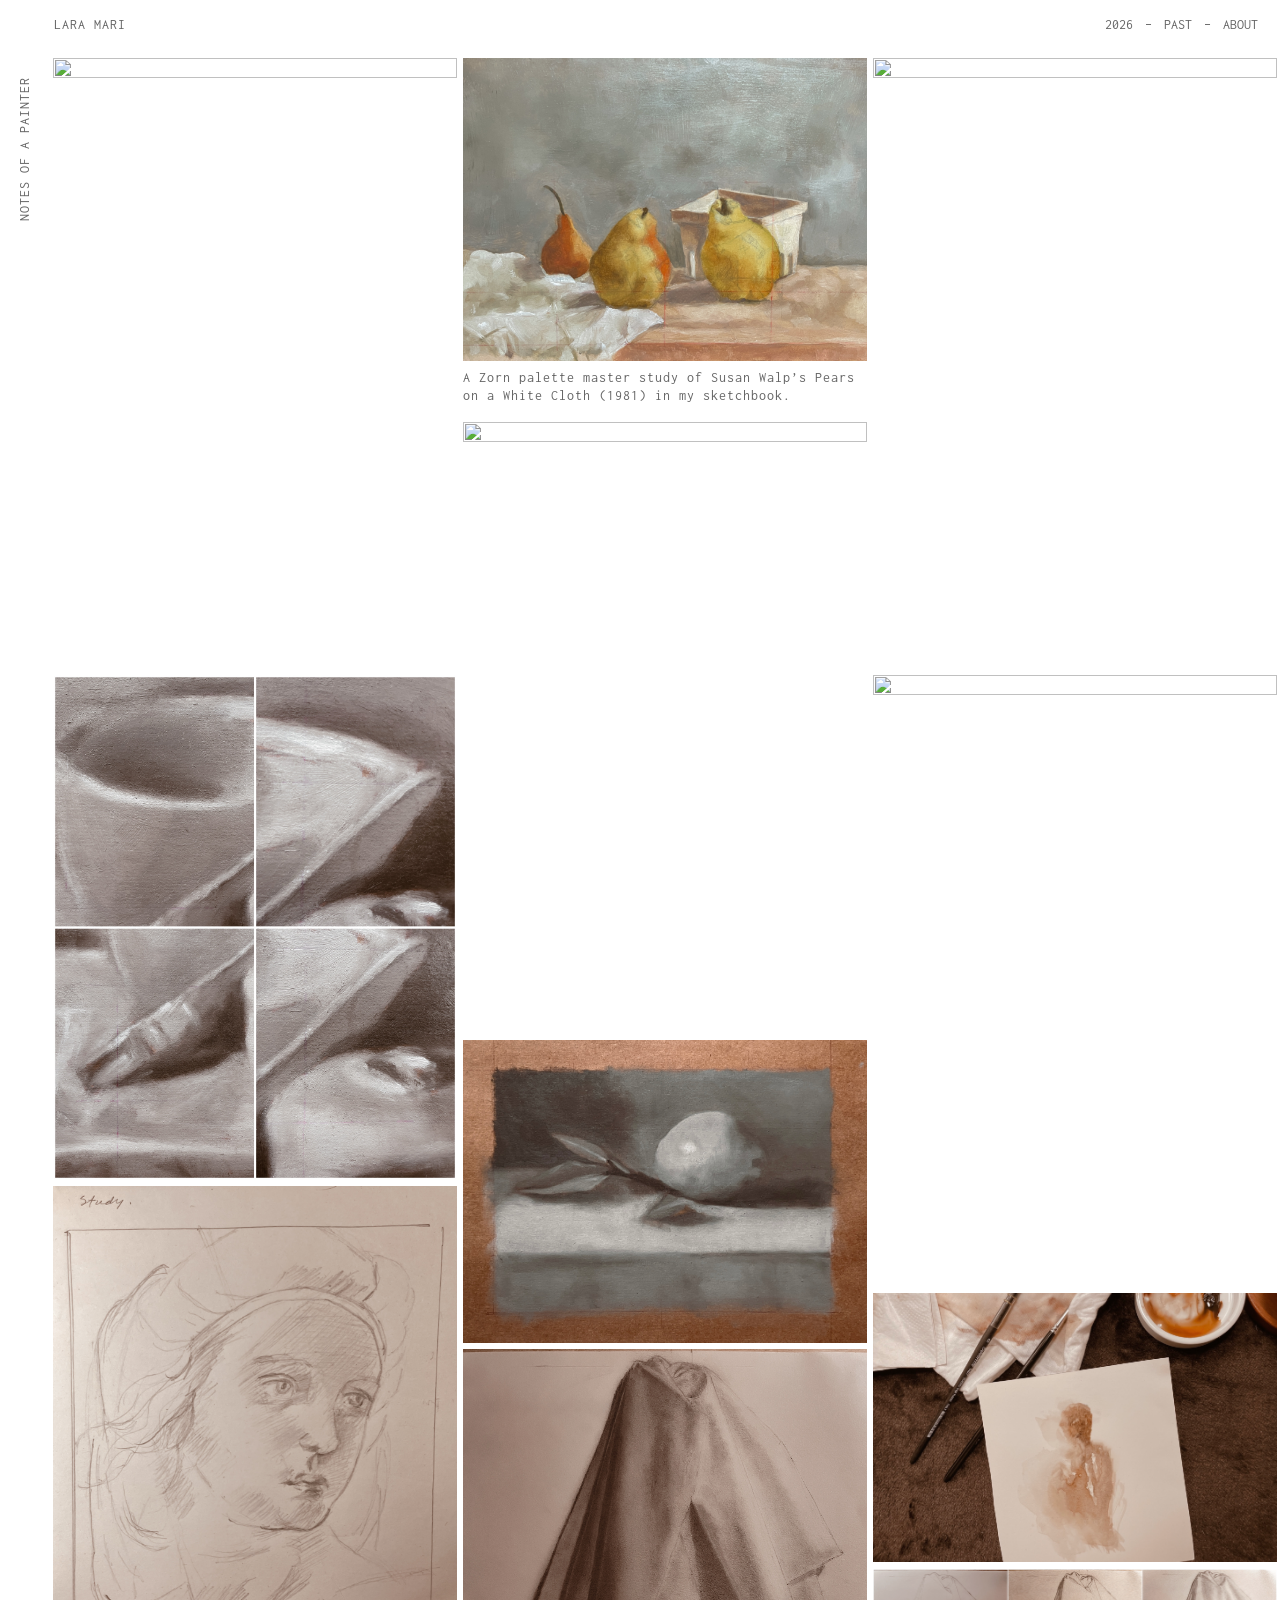
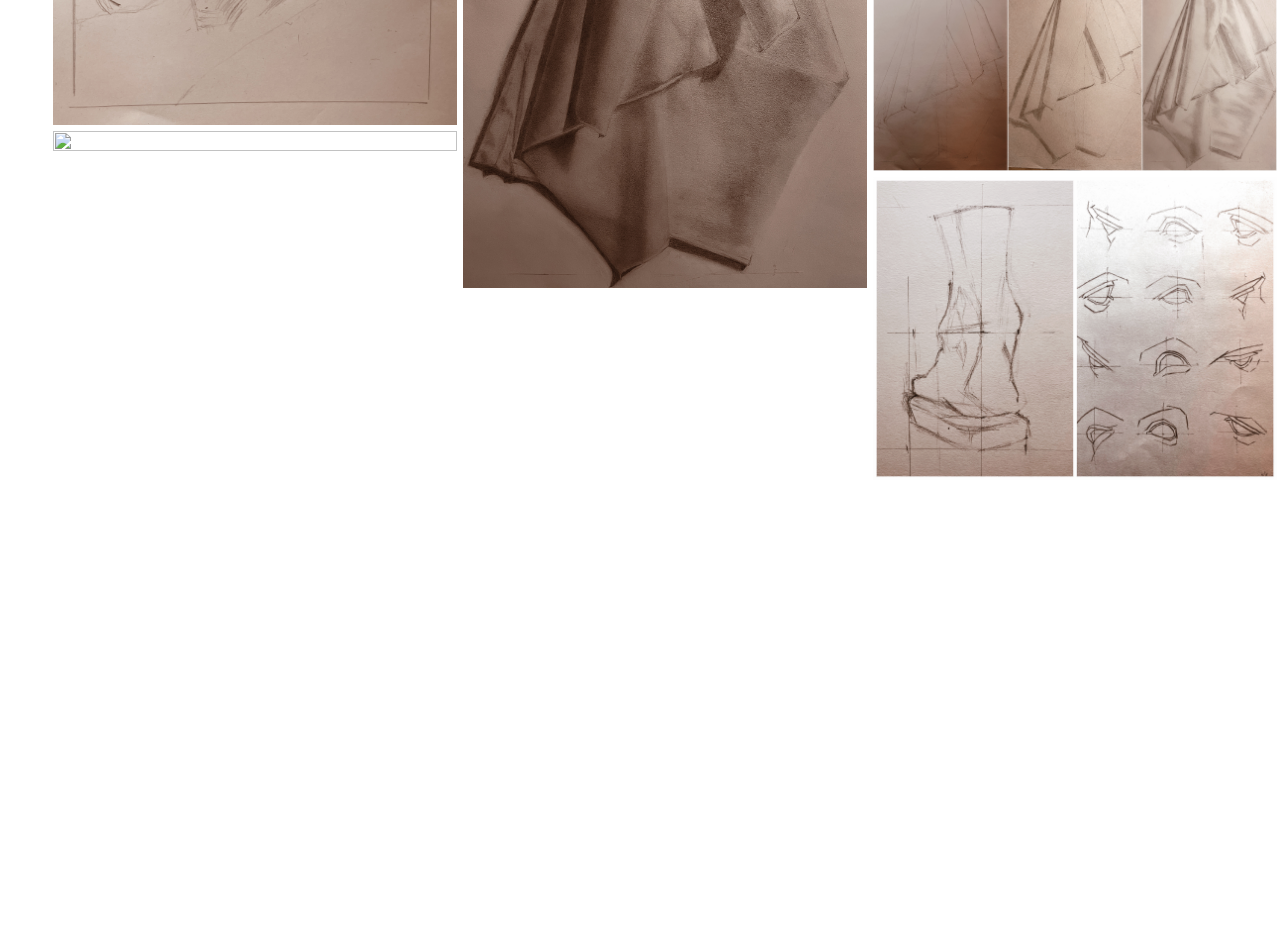
==== index.html @ ef65c97a "favicon change" ====
<!DOCTYPE HTML>
<html class="no-js" lang="en-US" prefix="og: http://ogp.me/ns#">
<head>
	<meta charset="UTF-8" />
	<meta http-equiv="X-UA-Compatible" content="IE=edge">
	<meta name="viewport" content="width=device-width, user-scalable=no, initial-scale=1">
    <link rel="shortcut icon" href="img/logos/favicon.png" /> 
    <link rel="apple-touch-icon" type="image/png" href="img/logos/favicon.png" /> 
    <script>(function(){document.documentElement.className='js'})();</script>	
<title>Lara Mari</title>
<meta name="robots" content="noodp"/>
    <meta name="keywords" content="painter, studio, portfolio, journal, gallery, moodboard, artist, art">  
<meta name="author" content="Lara Mari">
 <link rel="image_src" type="image/jpeg" href="#"  / >
<link rel='stylesheet' id='screen-css'  href='css/style.css' type='text/css' media='screen' />
<link rel='stylesheet' id='screen-less-css'  href='css/style-a964c7b21e.css' type='text/css' media='screen' />
<link href="https://fonts.googleapis.com/css?family=Inconsolata" rel="stylesheet">
<link href="https://fonts.googleapis.com/css?family=Reenie+Beanie" rel="stylesheet">    
<script type='text/javascript' src='js/jquery.js'></script>
<script type='text/javascript' src='js/chosen.jquery.min.js'></script>
<script type='text/javascript' src='js/icheck.min.js'></script>
<script type='text/javascript' src='js/site.js'></script>
      <script>try{Typekit.load({ async: true });}catch(e){}</script>
<style>      
.image img{padding: 3px 3px 3px 3px;}     
p {padding: 5px 3px 0em 3px}
article h2 {padding: 3px 3px 0 3px;}
  /* article {padding-top: .25em; padding-bottom: .25em;} */
</style>    
     <script language="JavaScript">  
<!-- Disable  
function disableselect(e){  
return false  
}  
function reEnable(){  
return true  
}  
//if IE4+  
document.onselectstart=new Function ("return false")  
document.oncontextmenu=new Function ("return false")  
//if NS6  
if (window.sidebar){  
document.onmousedown=disableselect  
document.onclick=reEnable  
}  
//-->  
</script>
</head>
      
<body class="archive post-type-archive post-type-archive-commercial">
		<div class="viewport-detector"></div>
	<div id="page" class="site hfeed">
<header id="masthead" class="site-header" role="banner">
    <div class="header-content">
<nav class="primary-navigation" role="navigation">
<div class="primary-navigation-inner">
    <div class="primary-menu-container">
    <ul id="menu-primary" class="primary-menu">       
        <li class="menu-item menu-item-type-custom menu-item-object-custom current-menu-item"><a href="#" onClick="return false;" style="text-transform:uppercase; letter-spacing:1px;">Notes of a Painter</a></li>
</ul>
    </div>
    </div>
    </nav><!-- .primary-navigation -->       
</div>
</header>

<nav class="top-navigation">
    <a href="/" class="site-name">Lara Mari</a>

    <div class="top-links">
        
        <a href="/">2026</a>
        <span>–</span>
        <a href="past.html">PAST</a>
        <span>–</span>
        <a href="about.html">ABOUT</a>
       
    </div>
</nav>
        

        
<main id="main" class="site-main" role="main">
<div id="content" class="main-content">
<div id="primary" class="content-area">
    
    
<header class="entry-header" >
	<h2 class="entry-title" style="font-size:20px; color:white; text-transform:uppercase;padding: 15px 0 0 5px; margin-bottom:0pxs ">Fragments</h2>							
    </header>
    
    <!-- .entry-header -->    	    
<!-- masonry -->   
<div class="article-container">       


<!--START OF POSTS -->
<!-- post 2026 Aug 18--> 
<article class="status-publish has-post-thumbnail hentry">
        <a href="#" onClick="return false;">
            <div class="load image">
            <img width="600" height="909" src="img/20260818.gif" class="attachment-hue-portfolio-overview size-hue-portfolio-overview wp-post-image"  sizes="(max-width: 600px) 100vw, 600px" />
                    </div> 
                       </a>	    
</article>
<!-- post 2026 Aug 17--> 
<article class="status-publish has-post-thumbnail hentry">
        <a href="#" onClick="return false;">
            <div class="load image">
            <img width="600" height="909" src="img/20260817.JPG" class="attachment-hue-portfolio-overview size-hue-portfolio-overview wp-post-image"  sizes="(max-width: 600px) 100vw, 600px" />
                <p>A Zorn palette master study of Susan Walp’s Pears on a White Cloth (1981) in my sketchbook. </p>
                    </div> 
                       </a>	    
</article>
<!-- post 2026 Aug 14--> 
<article class="status-publish has-post-thumbnail hentry">
        <a href="#" onClick="return false;">
            <div class="load image">
            <img width="600" height="909" src="img/20260814.JPG" class="attachment-hue-portfolio-overview size-hue-portfolio-overview wp-post-image"  sizes="(max-width: 600px) 100vw, 600px" />
                    </div> 
                       </a>	    
</article>
<!-- post 2026 Aug 9a--> 
<article class="status-publish has-post-thumbnail hentry">
        <a href="#" onClick="return false;">
            <div class="load image">
            <img width="600" height="909" src="img/20260809-a.jpeg" class="attachment-hue-portfolio-overview size-hue-portfolio-overview wp-post-image"  sizes="(max-width: 600px) 100vw, 600px" />
                    </div> 
                       </a>	    
</article>
<!-- post 2026 Aug 9b--> 
<article class="status-publish has-post-thumbnail hentry">
        <a href="#" onClick="return false;">
            <div class="load image">
            <img width="600" height="909" src="img/20260809-b.jpeg" class="attachment-hue-portfolio-overview size-hue-portfolio-overview wp-post-image"  sizes="(max-width: 600px) 100vw, 600px" />
                    </div> 
                       </a>	    
</article>

<!-- post 2026 Aug 2--> 
<article class="status-publish has-post-thumbnail hentry">
        <a href="#" onClick="return false;">
            <div class="load image">
            <img width="600" height="909" src="img/20260802.jpeg" class="attachment-hue-portfolio-overview size-hue-portfolio-overview wp-post-image"  sizes="(max-width: 600px) 100vw, 600px" />
                    </div> 
                       </a>	    
</article>

<!-- post 2026 July 31--> 
<article class="status-publish has-post-thumbnail hentry">
        <a href="#" onClick="return false;">
            <div class="load image">
            <img width="600" height="909" src="img/20260731.jpeg" class="attachment-hue-portfolio-overview size-hue-portfolio-overview wp-post-image"  sizes="(max-width: 600px) 100vw, 600px" />
                    </div> 
                       </a>	    
</article>

<!-- post 2026 July 29--> 
<article class="status-publish has-post-thumbnail hentry">
        <a href="#" onClick="return false;">
            <div class="load image">
            <img width="600" height="909" src="img/20260729.jpeg" class="attachment-hue-portfolio-overview size-hue-portfolio-overview wp-post-image"  sizes="(max-width: 600px) 100vw, 600px" />
                    </div> 
                       </a>	    
</article>

<!-- post 2026 July 8--> 
<article class="status-publish has-post-thumbnail hentry">
        <a href="#" onClick="return false;">
            <div class="load image">
            <img width="600" height="909" src="img/20260708.jpeg" class="attachment-hue-portfolio-overview size-hue-portfolio-overview wp-post-image"  sizes="(max-width: 600px) 100vw, 600px" />
                    </div> 
                       </a>	    
</article>
<!-- post 2026 May 31--> 
<article class="status-publish has-post-thumbnail hentry">
        <a href="#" onClick="return false;">
            <div class="load image">
            <img width="600" height="909" src="img/20260531.jpeg" class="attachment-hue-portfolio-overview size-hue-portfolio-overview wp-post-image"  sizes="(max-width: 600px) 100vw, 600px" />
                    </div> 
                       </a>	    
</article>
<!-- post 2026 May 06--> 
<article class="status-publish has-post-thumbnail hentry">
        <a href="#" onClick="return false;">
            <div class="load image">
            <img width="600" height="909" src="img/20260506.jpeg" class="attachment-hue-portfolio-overview size-hue-portfolio-overview wp-post-image"  sizes="(max-width: 600px) 100vw, 600px" />
                    </div> 
                       </a>	    
</article>
<!-- post 2026 Apr 10--> 
<article class="status-publish has-post-thumbnail hentry">
        <a href="#" onClick="return false;">
            <div class="load image">
            <img width="600" height="909" src="img/20260410.jpeg" class="attachment-hue-portfolio-overview size-hue-portfolio-overview wp-post-image"  sizes="(max-width: 600px) 100vw, 600px" />
                    </div> 
                       </a>	    
</article>
<!-- post 2026 Mar 31--> 
<article class="status-publish has-post-thumbnail hentry">
        <a href="#" onClick="return false;">
            <div class="load image">
            <img width="600" height="909" src="img/20260331.jpeg" class="attachment-hue-portfolio-overview size-hue-portfolio-overview wp-post-image"  sizes="(max-width: 600px) 100vw, 600px" />
                    </div> 
                       </a>	    
</article>
<!-- post 2026 Mar 28--> 
<article class="status-publish has-post-thumbnail hentry">
        <a href="#" onClick="return false;">
            <div class="load image">
            <img width="600" height="909" src="img/20260328.jpeg" class="attachment-hue-portfolio-overview size-hue-portfolio-overview wp-post-image"  sizes="(max-width: 600px) 100vw, 600px" />
                    </div> 
                       </a>	    
</article>
<!-- post 2026 Mar 15--> 
<article class="status-publish has-post-thumbnail hentry">
        <a href="#" onClick="return false;">
            <div class="load image">
            <img width="600" height="909" src="img/20260315.jpeg" class="attachment-hue-portfolio-overview size-hue-portfolio-overview wp-post-image" sizes="(max-width: 600px) 100vw, 600px" />
                    </div> 
                       </a>	    
</article>
<!-- post 2026 Feb 1--> 
<article class="status-publish has-post-thumbnail hentry">
        <a href="#" onClick="return false;">
            <div class="load image">
            <img width="600" height="909" src="img/20260201.jpeg" class="attachment-hue-portfolio-overview size-hue-portfolio-overview wp-post-image" sizes="(max-width: 600px) 100vw, 600px" />
                    </div> 
                       </a>	    
</article>
                        <br>

        <!-- end of posts -->
                	</div>
	</div><!-- .content-area -->
			</div> <!-- #content -->
		</main><!-- .site-main -->
	</div> <!-- #page -->
	<!--<footer class="site-footer">
		<div class="footer-content">
					</div>
</footer>-->
		<script type='text/javascript' src='js/masonry.min.js'></script>
<script type='text/javascript' src='js/jquery.masonry.min.js'></script>
    <script type="text/javascript" src="js/load.js"></script>   
 
  <div id="sb-modal" style="display: none;">
  <span id="sb-close">&times;</span>
  <img id="sb-img" src="" alt="Enlarged view">
</div>

<style>
  #sb-modal {
    position: fixed !important;
    top: 0 !important;
    bottom: 0 !important;
    left: 0 !important;
    right: 0 !important;
    width: 100% !important;
    height: 100% !important;
    height: 100dvh !important; /* Dynamically adjusts to mobile address/search bars */
    background-color: #000000 !important;
    z-index: 99999999 !important;
    margin: 0 !important;
    padding: 0 !important;
    
    /* Pure Flexbox centering relative to actual visible screen area */
    display: none; 
    align-items: center !important;
    justify-content: center !important;
    
    -webkit-user-select: none;
    user-select: none;
    -webkit-tap-highlight-color: transparent;
  }

  #sb-img {
    position: relative !important;
    max-width: 85vw !important;
    max-height: 85dvh !important; /* Respects visible mobile height */
    max-height: 85vh !important;  /* Fallback for older browsers */
    width: auto !important;
    height: auto !important;
    object-fit: contain !important;
    
    margin: auto !important;
    padding: 0 !important;
    border: none !important;
    display: block !important;
    
    border-radius: 4px;
    box-shadow: 0 4px 20px rgba(0, 0, 0, 0.8);
    -webkit-touch-callout: none;
    -webkit-user-select: none;
    user-select: none;
  }

  #sb-close {
    position: absolute !important;
    top: 20px !important;
    right: 25px !important;
    color: #ffffff !important;
    font-size: 38px !important;
    font-weight: bold !important;
    cursor: pointer !important;
    z-index: 100000000 !important;
    line-height: 1 !important;
    font-family: sans-serif !important;
  }
</style>

<script>
(function() {
  var modal = document.getElementById('sb-modal');
  var modalImg = document.getElementById('sb-img');

  var touchStartX = 0;
  var touchStartY = 0;
  var isSwipingOrScrolling = false;
  var isClosingCooldown = false;

  function openBox(src) {
    if (!src || isClosingCooldown) return;
    modalImg.src = src;
    modal.style.display = 'flex';
  }

  function closeBox(e) {
    if (e) {
      e.preventDefault();
      e.stopPropagation();
    }
    modal.style.display = 'none';
    modalImg.src = '';

    isClosingCooldown = true;
    setTimeout(function() {
      isClosingCooldown = false;
    }, 300);
  }

  window.addEventListener('touchstart', function(e) {
    if (e.touches && e.touches.length > 0) {
      touchStartX = e.touches[0].clientX;
      touchStartY = e.touches[0].clientY;
      isSwipingOrScrolling = false;
    }
  }, { capture: true, passive: true });

  window.addEventListener('touchmove', function(e) {
    if (e.touches && e.touches.length > 0) {
      var moveX = Math.abs(e.touches[0].clientX - touchStartX);
      var moveY = Math.abs(e.touches[0].clientY - touchStartY);

      if (moveX > 10 || moveY > 10) {
        isSwipingOrScrolling = true;
      }
    }
  }, { capture: true, passive: true });

  function handleImageTap(e) {
    if (isSwipingOrScrolling || isClosingCooldown) return;

    var target = e.target;
    if (target.closest('#sb-modal')) return;

    if (target && target.tagName !== 'IMG') {
      target = target.querySelector('img');
    }

    if (target && target.tagName === 'IMG' && target.id !== 'sb-img') {
      var parent = target.parentElement;
      while (parent) {
        if (parent.classList && parent.classList.contains('article-container')) {
          e.preventDefault();
          e.stopPropagation();
          if (e.stopImmediatePropagation) e.stopImmediatePropagation();
          openBox(target.src);
          return false;
        }
        parent = parent.parentElement;
      }
    }
  }

  window.addEventListener('touchend', handleImageTap, true);
  window.addEventListener('click', handleImageTap, true);

  modal.addEventListener('click', closeBox, false);
  modal.addEventListener('touchend', closeBox, false);

  modal.addEventListener('contextmenu', function(e) {
    e.preventDefault();
    return false;
  });
})();
</script>
    
    <!-- Default Statcounter code for laramari.art
https://laramari.art/ -->
<script type="text/javascript">
var sc_project=13353856; 
var sc_invisible=1; 
var sc_security="26758447"; 
</script>
<script type="text/javascript"
src="https://www.statcounter.com/counter/counter.js"
async></script>
<noscript><div class="statcounter"><a title="Web Analytics
Made Easy - Statcounter" href="https://statcounter.com/"
target="_blank"><img class="statcounter"
src="https://c.statcounter.com/13353856/0/26758447/1/"
alt="Web Analytics Made Easy - Statcounter"
referrerPolicy="no-referrer-when-downgrade"></a></div></noscript>
<!-- End of Statcounter Code -->
    
	</body>
</html>
---- css/style.css ----
/*
Theme Name: 	Lara
*/
html,body,div,span,object,iframe,h1,h2,h3,h4,h5,h6,p,blockquote,pre,abbr,address,cite,code,del,dfn,em,img,ins,kbd,q,samp,small,strong,sub,sup,var,b,i,dl,dt,dd,ol,ul,li,fieldset,form,label,legend,table,caption,tbody,tfoot,thead,tr,th,td,article,aside,canvas,details,figcaption,figure,footer,header,hgroup,menu,nav,section,summary,time,mark,audio,video { border:0;outline:0;font-size:100%;vertical-align:baseline;background:transparent;margin:0;padding:0; }
article,aside,details,figcaption,figure,footer,header,hgroup,nav,section,main { display:block; }
audio,canvas,video { display:inline;zoom:1; }
html { font-size:62.5%;;overflow-y:scroll;-webkit-text-size-adjust:100%;-ms-text-size-adjust:100%; }
body { margin:0; }
h1,h2,h3,h4,h5,h6 { font-weight:400; }
a { color:blue; }
a:focus { outline:thin dotted; }
li { list-style:none; }
abbr[title] { border-bottom:none; }
b,strong { font-weight:700; }
i,em,dfn { font-style:italic; }
hr { display:block;height:1px;border:0;border-top:1px solid #ccc;margin:1em 0;padding:0; }
ins { background:#ff9;color:#000;text-decoration:none; }
mark { background:#ff0;color:#000;font-style:italic;font-weight:700; }
pre,code,kbd,samp { font-family:monospace, monospace;_font-family:'courier new', monospace; }
pre { white-space:pre-wrap;word-wrap:break-word; }
q { quotes:none; }
q:before,q:after { content:none; }
small { font-size:85%; }
sub,sup { font-size:75%;line-height:0;position:relative;vertical-align:baseline; }
sup { top:-.5em; }
sub { bottom:-.25em; }
img { border:0;-ms-interpolation-mode:bicubic;vertical-align:middle; }
label { cursor:pointer; }
input,select,textarea { font-size:100%;vertical-align:middle;margin:0; }
button,input { line-height:normal;overflow:visible; }
button,input[type=button],input[type=reset],input[type=submit] { cursor:pointer;-webkit-appearance:button; }
input[type=checkbox],input[type=radio] { box-sizing:border-box; }
input[type=search] { -webkit-appearance:textfield;-moz-box-sizing:content-box;-webkit-box-sizing:content-box;box-sizing:content-box; }
input[type=search]::-webkit-search-decoration { -webkit-appearance:none; }
button::-moz-focus-inner,input::-moz-focus-inner { border:0;padding:0; }
textarea { overflow:auto;vertical-align:top;resize:vertical; }
table { border-collapse:collapse;border-spacing:0; }
td { vertical-align:top; }
audio:not([controls]),[hidden] { display:none; }

div,article,section,header,footer,nav,li { position:relative; }
body { background:#fff; }

*, *:before, *:after { -moz-box-sizing: border-box; -webkit-box-sizing: border-box; box-sizing: border-box; }
---- css/style-a964c7b21e.css ----
.says,
.screen-reader-text {
  clip: rect(1px,1px,1px,1px);
  height: 1px;
  overflow: hidden;
  position: absolute !important;
  width: 1px;
}
.site .skip-link {
  background-color: #f1f1f1;
  display: block;
  left: -9999em;
  outline: none;
  padding: 15px 23px 14px;
  text-decoration: none;
  text-transform: none;
  top: -9999em;
}
.site .skip-link:focus {
  clip: auto;
  height: auto;
  left: 6px;
  top: 7px;
  width: auto;
  z-index: 100000;
}
::-moz-selection {
  color: white;
  background-color: black;
}
::selection {
  color: white;
  background-color: black;
}
*,
input[type="submit"] {
  -webkit-user-select: none;
  -khtml-user-select: none;
  -moz-user-select: -moz-none;
  -o-user-select: none;
  user-select: none;
}
input,
textarea,
h2,
h3,
code,
p,
p * {
  -webkit-user-select: text;
  -khtml-user-select: text;
  -moz-user-select: text;
  -o-user-select: text;
  user-select: text;
}
.site-header {
  z-index: 100;
}
.site-header .site-branding {
  line-height: 0;
}
.site-header .site-branding h1.site-title {
  margin-bottom: 0;
}
.site-header .site-branding a {
  display: block;
}
.stickyheader {
  overflow: auto;
}
.stickyheader .site-header {
  position: fixed;
  top: 0;
  left: 0;
  width: 100%;
  height: 88px;
}
.stickyheader .site-main {
  margin-top: 88px;
}
ul.primary-menu,
ul.secondary-menu,
ul.footer-menu {
  z-index: 100;
}
ul.primary-menu li,
ul.secondary-menu li,
ul.footer-menu li {
  display: inline-block;
  z-index: 100;
}
ul.primary-menu li a,
ul.secondary-menu li a,
ul.footer-menu li a {
  white-space: nowrap;
}
ul.primary-menu li ul.sub-menu,
ul.secondary-menu li ul.sub-menu,
ul.footer-menu li ul.sub-menu {
  position: absolute;
  top: 100%;
  left: 0;
  display: none;
}
ul.primary-menu li ul.sub-menu li,
ul.secondary-menu li ul.sub-menu li,
ul.footer-menu li ul.sub-menu li {
  width: 100%;
}
ul.primary-menu li ul.sub-menu ul.sub-menu,
ul.secondary-menu li ul.sub-menu ul.sub-menu,
ul.footer-menu li ul.sub-menu ul.sub-menu {
  top: 0;
  left: 100%;
}
ul.primary-menu li.menu-item-has-children:hover > ul.sub-menu,
ul.secondary-menu li.menu-item-has-children:hover > ul.sub-menu,
ul.footer-menu li.menu-item-has-children:hover > ul.sub-menu {
  display: block;
}
ul.mobile-menu {
  display: none;
  z-index: 100;
}
.menu-toggle {
  display: none;
}
.menu-toggle {
  height: 44px;
  width: 51px;
  padding: 0;
  overflow: hidden;
  text-align: center;
  background-color: transparent;
  border: none;
  font-size: 1px;
}
.menu-toggle span {
  display: block;
  position: absolute;
  left: 0;
  width: 100%;
  height: 6px;
  background-color: black;
  -webkit-transform: rotate(0deg);
  -moz-transform: rotate(0deg);
  -ms-transform: rotate(0deg);
  -o-transform: rotate(0deg);
  -webkit-transition-property: top, margin-top, -webkit-transform;
  -moz-transition-property: top, margin-top, -moz-transform;
  -o-transition-property: top, margin-top, -o-transform;
  transition-property: top, margin-top, transform;
  -webkit-transition-duration: 0.3s;
  -moz-transition-duration: 0.3s;
  -ms-transition-duration: 0.3s;
  -o-transition-duration: 0.3s;
  transition-duration: 0.3s;
  -webkit-transition-timing-function: ease;
  -moz-transition-timing-function: ease;
  -ms-transition-timing-function: ease;
  -o-transition-timing-function: ease;
  transition-timing-function: ease;
  -webkit-transition-delay: 0.3s, 0.3s, 0s;
  -moz-transition-delay: 0.3s, 0.3s, 0s;
  -o-transition-delay: 0.3s, 0.3s, 0s;
  transition-delay: 0.3s, 0.3s, 0s;
}
.menu-toggle span.hbl1 {
  top: 0;
}
.menu-toggle span.hbl2 {
  top: 50%;
  margin-top: -3px;
}
.menu-toggle span.hbl3 {
  top: 100%;
  margin-top: -6px;
}
.menu-toggle:hover,
.menu-toggle:active,
.menu-toggle:focus {
  border: none;
  outline: none;
}
.menu-toggle.toggled-on span {
  -webkit-transition-property: top, margin-top, -webkit-transform;
  -moz-transition-property: top, margin-top, -moz-transform;
  -o-transition-property: top, margin-top, -o-transform;
  transition-property: top, margin-top, transform;
  -webkit-transition-duration: 0.3s;
  -moz-transition-duration: 0.3s;
  -ms-transition-duration: 0.3s;
  -o-transition-duration: 0.3s;
  transition-duration: 0.3s;
  -webkit-transition-delay: 0s, 0s, 0.3s;
  -moz-transition-delay: 0s, 0s, 0.3s;
  -o-transition-delay: 0s, 0s, 0.3s;
  transition-delay: 0s, 0s, 0.3s;
}
.menu-toggle.toggled-on span.hbl1 {
  top: 50%;
  margin-top: -3px;
  -webkit-transform: rotate(45deg);
  -moz-transform: rotate(45deg);
  -ms-transform: rotate(45deg);
  -o-transform: rotate(45deg);
}
.menu-toggle.toggled-on span.hbl2 {
  top: 50%;
  margin-top: -3px;
  -webkit-transform: rotate(45deg);
  -moz-transform: rotate(45deg);
  -ms-transform: rotate(45deg);
  -o-transform: rotate(45deg);
}
.menu-toggle.toggled-on span.hbl3 {
  top: 50%;
  margin-top: -3px;
  -webkit-transform: rotate(-45deg);
  -moz-transform: rotate(-45deg);
  -ms-transform: rotate(-45deg);
  -o-transform: rotate(-45deg);
}
html {
  height: 100%;
}
body.stickyfooter {
  height: 100%;
}
body.stickyfooter #page {
  min-height: 100%;
  overflow: auto;
}
body.stickyfooter #content {
  overflow: auto;
  padding-bottom: 100px;
}
body.stickyfooter .site-footer {
  position: relative;
  margin-top: -100px;
  height: 100px;
  clear: both;
}
.edit-link {
  z-index: 10;
}
.edit-link .post-edit-link {
  padding: 4px 8px;
  background: #C14242;
  color: black;
}
.iframe-wrapper {
  width: 100%;
  height: 0;
  padding-bottom: 56.25%;
}
.iframe-wrapper iframe {
  position: absolute;
  top: 0;
  left: 0;
  width: 100%;
  height: 100%;
}
input,
textarea,
select {
  border: 1px solid black;
  background-color: white;
  -webkit-border-radius: 0;
  -moz-border-radius: 0;
  border-radius: 0;
  -moz-background-clip: padding;
  -webkit-background-clip: padding-box;
  background-clip: padding-box;
  padding: 0.2em 8px 0.1em;
}
input:focus,
textarea:focus,
select:focus {
  outline-offset: -1px;
  outline-color: royalblue;
  outline-style: solid;
  outline-width: 1px;
}
input[type="submit"]:hover,
input[type="submit"]:active,
input[type="submit"]:focus {
  background-color: black;
  color: white;
}
input[type="file"] {
  border: none;
}
.flickity-enabled {
  position: relative;
}
.flickity-enabled:focus {
  outline: none;
}
.flickity-viewport {
  overflow: hidden;
  position: relative;
  height: 100%;
}
.flickity-slider {
  position: absolute;
  width: 100%;
  height: 100%;
}
.flickity-enabled.is-draggable {
  -webkit-tap-highlight-color: transparent;
  tap-highlight-color: transparent;
  -webkit-user-select: none;
  -moz-user-select: none;
  -ms-user-select: none;
  user-select: none;
}
.flickity-enabled.is-draggable .flickity-viewport {
  cursor: move;
  cursor: -webkit-grab;
  cursor: grab;
}
.flickity-enabled.is-draggable .flickity-viewport.is-pointer-down {
  cursor: -webkit-grabbing;
  cursor: grabbing;
}
.flickity-prev-next-button {
  position: absolute;
  top: 50%;
  width: 44px;
  height: 44px;
  border: none;
  border-radius: 50%;
  background: white;
  background: rgba(255,255,255,0.75);
  cursor: pointer;
  -webkit-transform: translateY(-50%);
  -ms-transform: translateY(-50%);
  transform: translateY(-50%);
}
.flickity-prev-next-button:hover {
  background: white;
}
.flickity-prev-next-button:focus {
  outline: none;
  box-shadow: 0 0 0 5px #09F;
}
.flickity-prev-next-button:active {
  filter: alpha(opacity=60);
  opacity: 0.6;
}
.flickity-prev-next-button.previous {
  left: 10px;
}
.flickity-prev-next-button.next {
  right: 10px;
}
.flickity-rtl .flickity-prev-next-button.previous {
  left: auto;
  right: 10px;
}
.flickity-rtl .flickity-prev-next-button.next {
  right: auto;
  left: 10px;
}
.flickity-prev-next-button:disabled {
  filter: alpha(opacity=30);
  opacity: 0.3;
  cursor: auto;
}
.flickity-prev-next-button svg {
  position: absolute;
  left: 20%;
  top: 20%;
  width: 60%;
  height: 60%;
}
.flickity-prev-next-button .arrow {
  fill: #333;
}
.flickity-prev-next-button.no-svg {
  color: #333;
  font-size: 26px;
}
.flickity-page-dots {
  position: absolute;
  width: 100%;
  bottom: -25px;
  padding: 0;
  margin: 0;
  list-style: none;
  text-align: center;
  line-height: 1;
}
.flickity-rtl .flickity-page-dots {
  direction: rtl;
}
.flickity-page-dots .dot {
  display: inline-block;
  width: 10px;
  height: 10px;
  margin: 0 8px;
  background: #333;
  border-radius: 50%;
  filter: alpha(opacity=25);
  opacity: 0.25;
  cursor: pointer;
}
.flickity-page-dots .dot.is-selected {
  filter: alpha(opacity=100);
  opacity: 1;
}
.icheckbox_hue,
.iradio_hue {
  display: inline-block;
  *display: inline;
  vertical-align: middle;
  margin: 0;
  padding: 0;
  width: 18px;
  height: 18px;
  background: url(img/iSelect_hue.png) no-repeat;
  border: none;
  cursor: pointer;
  position: relative;
  top: -2px;
}
.icheckbox_hue {
  background-position: 0 0;
}
.icheckbox_hue.hover {
  background-position: -20px 0;
}
.icheckbox_hue.checked {
  background-position: -40px 0;
}
.icheckbox_hue.disabled {
  background-position: -60px 0;
  cursor: default;
}
.icheckbox_hue.disabled {
  background-position: -80px 0;
}
.iradio_hue {
  background-position: -100px 0;
}
.iradio_hue.hover {
  background-position: -120px 0;
}
.iradio_hue.checked {
  background-position: -140px 0;
}
.iradio_hue.disabled {
  background-position: -160px 0;
  cursor: default;
}
.iradio_hue.checked.disabled {
  background-position: -180px 0;
}
@media (-o-min-device-pixel-ratio: 1.25),(-webkit-min-device-pixel-ratio: 1.25),(min-resolution: 120dpi),(min-resolution: 1.25dppx) {
  .icheckbox_hue,
  .iradio_hue {
    background-image: url(img/iSelect_hue@2x.png);
    -webkit-background-size: 200px 20px;
    background-size: 200px 20px;
  }
}
.chosen-container {
  position: relative;
  display: inline-block;
  vertical-align: middle;
  zoom: 1;
  min-width: 140px;
  *display: inline;
  -webkit-user-select: none;
  -khtml-user-select: none;
  -moz-user-select: -moz-none;
  -o-user-select: none;
  user-select: none;
}
.chosen-container * {
  -webkit-box-sizing: border-box;
  -moz-box-sizing: border-box;
  box-sizing: border-box;
}
.chosen-container .chosen-drop {
  position: absolute;
  top: 100%;
  left: -9999px;
  z-index: 1010;
  width: 100%;
  border: 1px solid black;
  border-top: 0;
  background: #fff;
}
.chosen-container.chosen-with-drop .chosen-drop {
  left: 0;
}
.chosen-container a {
  cursor: pointer;
}
.chosen-container .search-choice .group-name,
.chosen-container .chosen-single .group-name {
  margin-right: 4px;
  overflow: hidden;
  white-space: nowrap;
  text-overflow: ellipsis;
  font-weight: normal;
  color: #999999;
}
.chosen-container .search-choice .group-name:after,
.chosen-container .chosen-single .group-name:after {
  content: ":";
  padding-left: 2px;
  vertical-align: top;
}
.chosen-container-single .chosen-single {
  position: relative;
  display: block;
  overflow: hidden;
  padding: 0 0 0 8px;
  height: 25px;
  border: 1px solid black;
  background-color: #fff;
  background-clip: padding-box;
  color: #444;
  text-decoration: none;
  white-space: nowrap;
  line-height: 24px;
}
.chosen-container-single .chosen-default {
  color: #999;
}
.chosen-container-single .chosen-single span {
  display: block;
  overflow: hidden;
  margin-right: 26px;
  text-overflow: ellipsis;
  white-space: nowrap;
}
.chosen-container-single .chosen-single-with-deselect span {
  margin-right: 38px;
}
.chosen-container-single .chosen-single abbr {
  position: absolute;
  top: 6px;
  right: 26px;
  display: block;
  width: 12px;
  height: 12px;
  background: url('img/chosen-sprite-black.png') -42px 1px no-repeat;
  font-size: 1px;
}
.chosen-container-single .chosen-single abbr:hover {
  background-position: -42px -10px;
}
.chosen-container-single.chosen-disabled .chosen-single abbr:hover {
  background-position: -42px -10px;
}
.chosen-container-single .chosen-single div {
  position: absolute;
  top: 0;
  right: 0;
  display: block;
  width: 18px;
  height: 100%;
}
.chosen-container-single .chosen-single div b {
  display: block;
  width: 100%;
  height: 100%;
  background: url('img/chosen-sprite-black.png') no-repeat 0px 2px;
}
.chosen-container-single .chosen-search {
  position: relative;
  z-index: 1010;
  margin: 0;
  padding: 3px 4px;
  white-space: nowrap;
}
.chosen-container-single .chosen-search input[type="text"] {
  margin: 1px 0;
  padding: 4px 20px 4px 5px;
  width: 100%;
  height: auto;
  outline: 0;
  border: 1px solid black;
  background: #fff url('img/chosen-sprite-black.png') no-repeat 100% -20px;
  font-size: 1em;
  font-family: 'Inconsolata', monospace;
  line-height: normal;
  border-radius: 0;
}
.chosen-container-single .chosen-drop {
  background-clip: padding-box;
}
.chosen-container-single.chosen-container-single-nosearch .chosen-search {
  position: absolute;
  left: -9999px;
}
.chosen-container .chosen-results {
  color: #444;
  position: relative;
  overflow-x: hidden;
  overflow-y: auto;
  margin: 0 4px 4px 0;
  padding: 0 0 0 4px;
  max-height: 240px;
  -webkit-overflow-scrolling: touch;
}
.chosen-container .chosen-results li {
  display: none;
  margin: 0;
  padding: 5px 6px;
  list-style: none;
  line-height: 15px;
  word-wrap: break-word;
  -webkit-touch-callout: none;
}
.chosen-container .chosen-results li.active-result {
  display: list-item;
  cursor: pointer;
}
.chosen-container .chosen-results li.disabled-result {
  display: list-item;
  color: #ccc;
  cursor: default;
}
.chosen-container .chosen-results li.highlighted {
  background-color: #3875d7;
  color: #fff;
}
.chosen-container .chosen-results li.no-results {
  color: #777;
  display: list-item;
  background: #f4f4f4;
}
.chosen-container .chosen-results li.group-result {
  display: list-item;
  font-weight: normal;
  cursor: default;
}
.chosen-container .chosen-results li.group-option {
  padding-left: 15px;
}
.chosen-container .chosen-results li em {
  font-style: normal;
  text-decoration: underline;
}
.chosen-container-multi .chosen-choices {
  position: relative;
  overflow: hidden;
  margin: 0;
  padding: 0 5px;
  width: 100%;
  height: auto !important;
  height: 1%;
  border: 1px solid black;
  background-color: #fff;
  cursor: text;
}
.chosen-container-multi .chosen-choices li {
  float: left;
  list-style: none;
}
.chosen-container-multi .chosen-choices li.search-field {
  margin: 0;
  padding: 0;
  white-space: nowrap;
}
.chosen-container-multi .chosen-choices li.search-field input[type="text"] {
  margin: 1px 0;
  padding: 0;
  height: 25px;
  outline: 0;
  border: 0 !important;
  background: transparent !important;
  box-shadow: none;
  color: #999;
  font-size: 100%;
  font-family: 'Inconsolata', monospace;
  line-height: normal;
  border-radius: 0;
}
.chosen-container-multi .chosen-choices li.search-choice {
  position: relative;
  margin: 3px 5px 3px 0;
  padding: 3px 20px 3px 5px;
  border: 1px solid black;
  max-width: 100%;
  border-radius: 3px;
  background-color: #eeeeee;
  background-size: 100% 19px;
  background-repeat: repeat-x;
  background-clip: padding-box;
  color: #333;
  line-height: 13px;
  cursor: default;
}
.chosen-container-multi .chosen-choices li.search-choice span {
  word-wrap: break-word;
}
.chosen-container-multi .chosen-choices li.search-choice .search-choice-close {
  position: absolute;
  top: 4px;
  right: 3px;
  display: block;
  width: 12px;
  height: 12px;
  background: url('img/chosen-sprite-black.png') -42px 1px no-repeat;
  font-size: 1px;
}
.chosen-container-multi .chosen-choices li.search-choice .search-choice-close:hover {
  background-position: -42px -10px;
}
.chosen-container-multi .chosen-choices li.search-choice-disabled {
  padding-right: 5px;
  border: 1px solid #ccc;
  background-color: #e4e4e4;
  color: #666;
}
.chosen-container-multi .chosen-choices li.search-choice-focus {
  background: #d4d4d4;
}
.chosen-container-multi .chosen-choices li.search-choice-focus .search-choice-close {
  background-position: -42px -10px;
}
.chosen-container-multi .chosen-results {
  margin: 0;
  padding: 0;
}
.chosen-container-multi .chosen-drop .result-selected {
  display: list-item;
  color: #ccc;
  cursor: default;
}
.chosen-container-active .chosen-single {
  border: 1px solid royalblue;
}
.chosen-container-active.chosen-with-drop .chosen-single {
  border: 1px solid black;
  -moz-border-radius-bottomright: 0;
  border-bottom-right-radius: 0;
  -moz-border-radius-bottomleft: 0;
  border-bottom-left-radius: 0;
}
.chosen-container-active.chosen-with-drop .chosen-single div {
  border-left: none;
  background: transparent;
}
.chosen-container-active.chosen-with-drop .chosen-single div b {
  background-position: -18px 2px;
}
.chosen-container-active .chosen-choices {
  border: 1px solid royalblue;
}
.chosen-container-active .chosen-choices li.search-field input[type="text"] {
  color: #222 !important;
}
.chosen-disabled {
  opacity: 0.5 !important;
  cursor: default;
}
.chosen-disabled .chosen-single {
  cursor: default;
}
.chosen-disabled .chosen-choices .search-choice .search-choice-close {
  cursor: default;
}
.chosen-rtl {
  text-align: right;
}
.chosen-rtl .chosen-single {
  overflow: visible;
  padding: 0 8px 0 0;
}
.chosen-rtl .chosen-single span {
  margin-right: 0;
  margin-left: 26px;
  direction: rtl;
}
.chosen-rtl .chosen-single-with-deselect span {
  margin-left: 38px;
}
.chosen-rtl .chosen-single div {
  right: auto;
  left: 3px;
}
.chosen-rtl .chosen-single abbr {
  right: auto;
  left: 26px;
}
.chosen-rtl .chosen-choices li {
  float: right;
}
.chosen-rtl .chosen-choices li.search-field input[type="text"] {
  direction: rtl;
}
.chosen-rtl .chosen-choices li.search-choice {
  margin: 3px 5px 3px 0;
  padding: 3px 5px 3px 19px;
}
.chosen-rtl .chosen-choices li.search-choice .search-choice-close {
  right: auto;
  left: 4px;
}
.chosen-rtl.chosen-container-single-nosearch .chosen-search,
.chosen-rtl .chosen-drop {
  left: 9999px;
}
.chosen-rtl.chosen-container-single .chosen-results {
  margin: 0 0 4px 4px;
  padding: 0 4px 0 0;
}
.chosen-rtl .chosen-results li.group-option {
  padding-right: 15px;
  padding-left: 0;
}
.chosen-rtl.chosen-container-active.chosen-with-drop .chosen-single div {
  border-right: none;
}
.chosen-rtl .chosen-search input[type="text"] {
  padding: 4px 5px 4px 20px;
  background: #fff url('img/chosen-sprite-black.png') no-repeat -30px -20px;
  direction: rtl;
}
.chosen-rtl.chosen-container-single .chosen-single div b {
  background-position: 6px 2px;
}
.chosen-rtl.chosen-container-single.chosen-with-drop .chosen-single div b {
  background-position: -12px 2px;
}
@media only screen and (-webkit-min-device-pixel-ratio: 1.5),only screen and (min-resolution: 144dpi),only screen and (min-resolution: 1.5dppx) {
  .chosen-rtl .chosen-search input[type="text"],
  .chosen-container-single .chosen-single abbr,
  .chosen-container-single .chosen-single div b,
  .chosen-container-single .chosen-search input[type="text"],
  .chosen-container-multi .chosen-choices .search-choice .search-choice-close,
  .chosen-container .chosen-results-scroll-down span,
  .chosen-container .chosen-results-scroll-up span {
    background-image: url('img/chosen-sprite-black@2x.png') !important;
    background-size: 52px 37px !important;
    background-repeat: no-repeat !important;
  }
}
div.wpcf7 span.wpcf7-not-valid-tip {
  margin-top: 0.2em;
}
div.wpcf7 img.ajax-loader {
  display: block;
  margin: 1em auto;
}
div.wpcf7 div.wpcf7-response-output {
  margin: 1em 0;
}
#mc_embed_signup form .mc-field-group {
  margin-bottom: 0.5em;
}
#mc_embed_signup form div.mce_inline_error {
  background-color: black;
  margin: 0.3em 0;
  padding: 0.2em 8px 0.1em;
}
#mc_embed_signup form #mce-responses .response {
  margin: 0.3em 0;
}
#overlay {
  position: fixed;
}
.flexslider {
  background: #fff;
  zoom: 1;
}
.flexslider .slides {
  zoom: 1;
}
.flexslider .slides > li {
  display: none;
  -webkit-backface-visibility: hidden;
}
.flexslider .slides img {
  display: block;
  width: 100%;
  height: auto;
}
.flexslider .slides:before,
.flexslider .slides:after {
  content: "\0020";
  display: table;
  clear: both;
  visibility: hidden;
  height: 0;
  line-height: 0;
}
.flexslider .slides:before,
.flexslider .slides:after {
  content: "\0020";
  display: table;
  clear: both;
  visibility: hidden;
  height: 0;
  line-height: 0;
}
html[xmlns] .flexslider .slides {
  display: block;
}
* html .flexslider .slides {
  height: 1%;
}
.no-js .flexslider .slides > li:first-child {
  display: block;
}
.flex-viewport {
  max-height: 2000px;
  -webkit-transition: all 0.2s ease-out;
  -moz-transition: all 0.2s ease-out;
  -o-transition: all 0.2s ease-out;
  transition: all 0.2s ease-out;
}
.loading .flex-viewport {
  max-height: 300px;
}
.carousel li {
  margin-right: 5px;
}
.flex-direction-nav {
  *height: 0;
}
.flex-direction-nav .flex-nav-prev,
.flex-direction-nav .flex-nav-next {
  position: static;
}
.flex-direction-nav a {
  display: block;
  position: absolute;
  z-index: 10;
  overflow: hidden;
  cursor: pointer;
  text-decoration: none;
  opacity: 0;
  -webkit-transition: all 0.3s ease-in-out;
  -moz-transition: all 0.3s ease-in-out;
  -o-transition: all 0.3s ease-in-out;
  transition: all 0.3s ease-in-out;
}
.flex-direction-nav a:before {
  display: inline-block;
  content: " ";
  width: 40px;
  height: 40px;
  background-image: url('img/flex-nav-prev.png');
  background-repeat: no-repeat;
  background-position: center center;
  background-size: contain;
}
.flex-direction-nav a.flex-next:before {
  background-image: url('img/flex-nav-next.png');
}
.flex-direction-nav a {
  top: 0;
  width: 50%;
  height: 100%;
  margin: 0;
}
.flex-direction-nav a:before {
  position: absolute;
  top: 50%;
  margin-top: -20px;
}
.flex-direction-nav a.flex-prev {
  left: 0;
}
.flex-direction-nav a.flex-prev:before {
  left: 10px;
}
.flex-direction-nav a.flex-next {
  right: 0;
}
.flex-direction-nav a.flex-next:before {
  right: 10px;
}
.flexslider:hover .flex-direction-nav .flex-prev {
  opacity: 0.7;
}
.flexslider:hover .flex-direction-nav .flex-prev:hover {
  opacity: 1;
}
.flexslider:hover .flex-direction-nav .flex-next {
  opacity: 0.7;
}
.flexslider:hover .flex-direction-nav .flex-next:hover {
  opacity: 1;
}
.flex-direction-nav .flex-disabled {
  opacity: 0 !important;
  filter: alpha(opacity=0);
  cursor: default;
}
@media screen and (max-width: 860px) {
  .flex-direction-nav a {
    width: 60px;
  }
}
.flex-pauseplay a {
  display: block;
  position: absolute;
  bottom: 5px;
  left: 6px;
  width: 20px;
  height: 20px;
  opacity: 0.8;
  z-index: 21;
  overflow: hidden;
  cursor: pointer;
  color: #666;
}
.flex-pauseplay a:before {
  display: inline-block;
  content: " ";
  width: 20px;
  height: 20px;
  background-image: url('img/flex-pause.png');
  background-repeat: no-repeat;
  background-position: center center;
  background-size: contain;
}
.flex-pauseplay a:hover {
  opacity: 1;
}
.flex-pauseplay a.flex-play:before {
  background-image: url('img/flex-play.png');
}
.flex-control-nav {
  width: 100%;
  position: absolute;
  bottom: 0;
  text-align: center;
  z-index: 20;
}
.flex-control-nav li {
  margin: 0 6px;
  display: inline-block;
  zoom: 1;
  *display: inline;
}
.flex-control-paging li a {
  width: 11px;
  height: 11px;
  display: block;
  background: #666;
  background: rgba(0,0,0,0.5);
  cursor: pointer;
  text-indent: -9999px;
  -webkit-border-radius: 20px;
  -moz-border-radius: 20px;
  border-radius: 20px;
  -moz-background-clip: padding;
  -webkit-background-clip: padding-box;
  background-clip: padding-box;
}
.flex-control-paging li a:hover {
  background: #333;
  background: rgba(0,0,0,0.7);
}
.flex-control-paging li a.flex-active {
  background: #000;
  background: rgba(0,0,0,0.9);
  cursor: default;
}
.flex-control-thumbs {
  margin: 5px 0 0;
  position: static;
  overflow: hidden;
}
.flex-control-thumbs li {
  width: 25%;
  float: left;
  margin: 0;
}
.flex-control-thumbs img {
  width: 100%;
  height: auto;
  display: block;
  opacity: .7;
  cursor: pointer;
  -webkit-transition: all 0.2s ease-out;
  -moz-transition: all 0.2s ease-out;
  -o-transition: all 0.2s ease-out;
  transition: all 0.2s ease-out;
}
.flex-control-thumbs img:hover {
  opacity: 1;
}
.flex-control-thumbs .flex-active {
  opacity: 1;
  cursor: default;
}
.cf:before,
.cf:after {
  content: "\0020";
  display: table;
  clear: both;
  visibility: hidden;
  height: 0;
  line-height: 0;
}
body.awesome:after {
  content: " ";
  background-repeat: no-repeat;
  background-position: center top;
  position: absolute;
  top: 0;
  left: 0;
  width: 100%;
  height: 100%;
  -webkit-opacity: 0.5;
  -moz-opacity: 0.5;
  opacity: 0.5;
  -ms-filter: progid:DXImageTransform.Microsoft.Alpha(opacity=50);
  filter: alpha(opacity=50);
  z-index: 100;
  pointer-events: none;
}
#wpadminbar {
  display: none;
  -webkit-opacity: 0.5;
  -moz-opacity: 0.5;
  opacity: 0.5;
  -ms-filter: progid:DXImageTransform.Microsoft.Alpha(opacity=50);
  filter: alpha(opacity=50);
}
.awesome #wpadminbar {
  display: none;
}
body,
button,
input,
select,
textarea {
  font-family: 'Inconsolata', monospace;
  font-size: 14px;
  line-height: 1;
  color: #666;
    font-weight:normal;
}
h1,
h2,
h3,
h4,
h5,
h6 {
  font-family: 'Inconsolata', monospace;
  letter-spacing: normal;
  font-weight: 400;
  clear: both;
  margin-bottom: 1em;
}
a {
  text-decoration: none;
  color: black;
}
a:hover,
a:focus,
a:active {
  color: #666;
  outline: none;
}
.current-menu-item a {
  color: #666;
}

.current-menu-item a:hover {
  color: rgba(180,94,65,.7);
}




p {
  margin-bottom: 1em;
}
html,
body {
  height: 100%;
}
#page,
#main,
#content,
#primary,
article.page,
center {
  height: 100%;
}
center {
  display: table;
  width: 100%;
}
center > * {
  display: table-cell;
  text-align: center;
  vertical-align: middle;
}
body {
  position: relative;
  width: 100%;
  background: #ffffff;
  cursor: url('img/cursor_red.png') 37 37, default;
}
.site-header .start-link {
  cursor: url('img/cursor_haus.png') 37 37, default;
}
.site-header .start-link a,
.site-header .start-link a:hover,
.site-header .start-link a:focus,
.site-header .start-link a:active {
  cursor: url('img/cursor_haus.png') 37 37, default;
}
a:hover,
a:active,
a:focus {
  cursor: url('img/cursor_black.png') 37 37, pointer;
}
.flickity-prev-next-button.previous {
  cursor: url('img/cursor_links.png') 37 37, pointer;
}
.flickity-prev-next-button.next {
  cursor: url('img/cursor_rechts.png') 37 37, pointer;
}
.flickity-enabled.is-draggable .flickity-viewport {
  cursor: url('img/cursor_red.png') 37 37, default !important;
}
body.info .post-thumbnail {
  cursor: url('img/cursor_smile.png') 37 37, default;
}
body.info .hue-info a {
  cursor: url('img/cursor_hue_s.png') 64 64, default;
}
.site-header {
  position: fixed;
  top: 0;
  left: 0;
  width: 50px;
  height: 100%;
  background: #ffffff;
}
.site-header .site-branding {
  position: fixed;
  left: 0;
  top: 0;
  width: 100%;
  height: 100%;
  pointer-events: none;
  display: table;
}
.site-header .site-branding > * {
  display: table-cell;
  text-align: center;
  vertical-align: middle;
}
.site-header .site-branding .site-title {
  padding-left: 50px;
  display: none;
}
.site-header .site-branding img {
  width: 100%;
  height: auto;
}
.site-header .start-link {
  position: absolute;
  left: 0;
  top: 0;
  width: 100%;
  height: 75px;
  z-index: 10;
}
.site-header .start-link a {
  display: block;
  width: 100%;
  height: 100%;
}
body.home .start-link {
  display: none;
}
.header-content,
.primary-navigation,
.primary-menu-container {
  width: 100%;
  height: 100%;
}
.primary-navigation {
  position: absolute;
  top: 0;
  left: 0;
}
.primary-navigation .primary-navigation-inner {
  -webkit-transform: rotate(-90deg);
  -moz-transform: rotate(-90deg);
  -ms-transform: rotate(-90deg);
  -o-transform: rotate(-90deg);
  -webkit-transform-origin: 0% 0%;
  -moz-transform-origin: 0% 0%;
  -ms-transform-origin: 0% 0%;
  -o-transform-origin: 0% 0%;
}
.primary-navigation-inner {
  height: 50px;
}
.primary-navigation-inner .small ul li.current-menu-item .hidden-letters,
.primary-navigation-inner .small ul li.current-menu-ancestor .hidden-letters {
  width: 0 !important;
}
.primary-navigation-inner ul {
  text-align: right;
  height: 50px;
  padding-right: 60px;
  overflow: hidden;
  white-space: nowrap;
}
.primary-navigation-inner ul li {
  height: 50px;
  line-height: 50px;
}
.primary-navigation-inner ul li:first-child:before {
  display: none;
}
.primary-navigation-inner ul li:before {
  content: "–";
  padding-right: 15px;
}
.primary-navigation-inner ul li a {
  display: inline-block;
  height: 50px;
}
.primary-navigation-inner ul li .visible-letter {
  display: inline-block;
  vertical-align: top;
  -webkit-transition: all 0.2s ease-out;
  -moz-transition: all 0.2s ease-out;
  -o-transition: all 0.2s ease-out;
  transition: all 0.2s ease-out;
}
.primary-navigation-inner ul li .hidden-letters {
  display: inline-block;
  width: 0;
  max-width: 450px;
  overflow: hidden;
  vertical-align: top;
  -webkit-transition: all 0.2s ease-out;
  -moz-transition: all 0.2s ease-out;
  -o-transition: all 0.2s ease-out;
  transition: all 0.2s ease-out;
}
body.single-editorial #menu-item-88 a,
body.single-editorial #menu-item-100 a {
  color: #edd9cc;
}
body.single-editorial #menu-item-88 .hidden-letters,
body.single-editorial #menu-item-100 .hidden-letters {
  width: auto;
}
body.single-editorial .small #menu-item-88 .hidden-letters,
body.single-editorial .small #menu-item-100 .hidden-letters {
  width: 0;
}
body.single-commercial #menu-item-89 a,
body.single-commercial #menu-item-101 a {
  color: #edd9cc;
}
body.single-commercial #menu-item-89 .hidden-letters,
body.single-commercial #menu-item-101 .hidden-letters {
  width: auto;
}
body.single-commercial .small #menu-item-89 .hidden-letters,
body.single-commercial .small #menu-item-101 .hidden-letters {
  width: 0;
}
.site-main .main-content {
  padding-left: 50px;
}
body.startpage nav div > ul li a {
  font-size: 14px;
}
body.startpage .site-header {
  width: 54px;
}
body.startpage .site-header .site-branding .site-title {
  padding-left: 54px;
  -webkit-opacity: 0;
  -moz-opacity: 0;
  opacity: 0;
  -ms-filter: progid:DXImageTransform.Microsoft.Alpha(opacity=0);
  filter: alpha(opacity=0);
  -webkit-transition: all 0.2s ease-out;
  -moz-transition: all 0.2s ease-out;
  -o-transition: all 0.2s ease-out;
  transition: all 0.2s ease-out;
}
body.startpage .site-header .site-branding .site-title.active {
  -webkit-opacity: 1;
  -moz-opacity: 1;
  opacity: 1;
  -ms-filter: progid:DXImageTransform.Microsoft.Alpha(opacity=100);
  filter: alpha(opacity=100);
}
body.startpage .site-header .site-branding .site-title {
  display: table-cell;
}
body.startpage #masthead .primary-navigation-inner {
  height: 54px;
}
body.startpage #masthead .primary-navigation-inner ul {
  height: 54px;
  text-align: justify;
  font-size: 0;
  padding-right: 0;
  white-space: initial;
}
body.startpage #masthead .primary-navigation-inner ul > * {
  display: inline-block;
}
body.startpage #masthead .primary-navigation-inner ul:after {
  content: "\0020";
  display: inline-block;
  position: relative;
  width: 100%;
  height: 0;
  line-height: 0;
}
body.startpage #masthead .primary-navigation-inner ul li {
  height: 54px;
  line-height: 54px;
}
body.startpage #masthead .primary-navigation-inner ul li:before {
  display: none;
}
body.startpage #masthead .primary-navigation-inner ul li a {
  height: 54px;
}
body.startpage #masthead .primary-navigation-inner ul li .hidden-letters {
  width: auto !important;
}
body.startpage .site-main .main-content {
  padding-left: 54px;
}
body.info article .post-thumbnail {
  margin-bottom: 10px;
}
body.info article .post-thumbnail .thumbnail {
  z-index: 10;
  -webkit-opacity: 1;
  -moz-opacity: 1;
  opacity: 1;
  -ms-filter: progid:DXImageTransform.Microsoft.Alpha(opacity=100);
  filter: alpha(opacity=100);
  -webkit-transition: all 0.2s ease-out;
  -moz-transition: all 0.2s ease-out;
  -o-transition: all 0.2s ease-out;
  transition: all 0.2s ease-out;
}
body.info article .post-thumbnail .thumbnail:hover {
  -webkit-opacity: 0;
  -moz-opacity: 0;
  opacity: 0;
  -ms-filter: progid:DXImageTransform.Microsoft.Alpha(opacity=0);
  filter: alpha(opacity=0);
}
body.info article .post-thumbnail .gif {
  position: absolute;
  top: 0;
  left: 0;
  width: 100%;
  height: 100%;
}
body.info .hue-info {
  position: absolute;
  left: 700px;
  right: 0;
  top: 0;
  bottom: 0;
  height: 100%;
}
body.info .hue-info a {
  display: block;
  width: 100%;
  height: 100%;
}
.menu-toggle {
  position: absolute;
  top: 6px;
  right: 0;
}
nav div > ul li a {
  padding: 0px 17px;
}
nav div > ul li a:hover,
nav div > ul li a:active,
nav div > ul li a:focus {
  color: #edd9cc;
  text-decoration: none;
}
nav div > ul li a:hover .hidden-letters,
nav div > ul li a:active .hidden-letters,
nav div > ul li a:focus .hidden-letters {
  display: inline-block;
  width: auto;
}

nav div > ul li.current-menu-item > a,
nav div > ul li.current-menu-ancestor > a {
  color: #666;
}



nav div > ul li.current-menu-item > a .hidden-letters,
nav div > ul li.current-menu-ancestor > a .hidden-letters {
  display: inline-block;
  width: auto;
}
nav div > ul li#menu-item-85 a:hover .hidden-letters,
nav div > ul li#menu-item-85 a:active .hidden-letters,
nav div > ul li#menu-item-85 a:focus .hidden-letters {
  width: 80px !important;
}
nav div > ul li#menu-item-85.current-menu-item > a  .hidden-letters,
nav div > ul li#menu-item-85.current-menu-ancestor > a  .hidden-letters {
  width: 80px;
}
nav div > ul li#menu-item-89 a:hover .hidden-letters,
nav div > ul li#menu-item-89 a:active .hidden-letters,
nav div > ul li#menu-item-89 a:focus .hidden-letters {
  width: 277px !important;
}
nav div > ul li#menu-item-89.current-menu-item > a  .hidden-letters,
nav div > ul li#menu-item-89.current-menu-ancestor > a  .hidden-letters {
  width: 277px;
}
nav div > ul li#menu-item-88 a:hover .hidden-letters,
nav div > ul li#menu-item-88 a:active .hidden-letters,
nav div > ul li#menu-item-88 a:focus .hidden-letters {
  width: 191px !important;
}
nav div > ul li#menu-item-88.current-menu-item > a  .hidden-letters,
nav div > ul li#menu-item-88.current-menu-ancestor > a  .hidden-letters {
  width: 191px;
}
nav div > ul li ul.sub-menu {
  background-color: white;
}
nav div > ul.mobile-menu {
  background-color: white;
  padding-bottom: 10px;
}
nav div > ul.mobile-menu ul {
  padding-left: 10px;
}
nav div > ul.mobile-menu li {
  display: block;
}
nav div > ul.mobile-menu li a {
  display: block;
}
nav div > ul.mobile-menu li ul.sub-menu {
  background-color: transparent;
}
.site-footer {
  background: #eee;
}
.site-footer .footer-content {
  padding-top: 10px;
}
.article-container:before,
.article-container:after {
  content: "\0020";
  display: table;
  clear: both;
  visibility: hidden;
  height: 0;
  line-height: 0;
}
.article-container:before,
.article-container:after {
  content: "\0020";
  display: table;
  clear: both;
  visibility: hidden;
  height: 0;
  line-height: 0;
}
.article-container article {
  float: left;
  width: 49.8%;
  z-index: 2;
  -webkit-opacity: 0;
  -moz-opacity: 0;
  opacity: 0;
  -ms-filter: progid:DXImageTransform.Microsoft.Alpha(opacity=0);
  filter: alpha(opacity=0);
  -webkit-transition: all 0.2s ease-out;
  -moz-transition: all 0.2s ease-out;
  -o-transition: all 0.2s ease-out;
  transition: all 0.2s ease-out;
}
.article-container article.show {
  -webkit-opacity: 1;
  -moz-opacity: 1;
  opacity: 1;
  -ms-filter: progid:DXImageTransform.Microsoft.Alpha(opacity=100);
  filter: alpha(opacity=100);
}
.article-container article a {
  display: block;
}
.article-container article a .title {
  text-decoration: none;
  padding: 8px 0 8px;
}
.article-container article a:hover,
.article-container article a:active,
.article-container article a:focus {
  text-decoration: none;
}
.article-container article a:hover .title,
.article-container article a:active .title,
.article-container article a:focus .title {
  color: #edd9cc;
}
.article-container article a:hover .image:before,
.article-container article a:active .image:before,
.article-container article a:focus .image:before {
  -webkit-opacity: 0.7;
  -moz-opacity: 0.7;
  opacity: 0.7;
  -ms-filter: progid:DXImageTransform.Microsoft.Alpha(opacity=70);
  filter: alpha(opacity=70);
}
.article-container article a .image:before {
  content: "";
  position: absolute;
  top: 0;
  left: 0;
  width: 100%;
  height: 100%;
  background-color: rgba(180,94,65,.2);
  -webkit-opacity: 0;
  -moz-opacity: 0;
  opacity: 0;
  -ms-filter: progid:DXImageTransform.Microsoft.Alpha(opacity=0);
  filter: alpha(opacity=0);
  -webkit-transition: all 0.2s ease-out;
  -moz-transition: all 0.2s ease-out;
  -o-transition: all 0.2s ease-out;
  transition: all 0.2s ease-out;
}
.article-container article a img {
  width: 100%;
  height: auto;
}
article .post-thumbnail {
  max-width: 476px;
  margin-top: 75px;
}
body.single article {
  width: 100%;
  height: 100%;
}
body.single article .next-post {
  display: block;
}

body.single article .single-slideshow {
  position: absolute;
  padding: 75px 0 0;
  top: 0;
  left: 0;
  height: 100%;
  width: 100%;
  pointer-events: none;
  overflow: hidden;
}
body.single article .hue-slideshow.gallery {
  width: 100%;
  height: 100%;
  pointer-events: all;
}
body.single article .hue-slideshow.gallery .single-image {
  display: inline-block;
  height: 100%;
}
body.single article .hue-slideshow.gallery .single-image > img {
  height: 100%;
  width: auto;
}
body.single article .hue-slideshow.gallery .single-image > .last-slide {
  position: absolute;
  top: 0;
  right: -220px;
  height: 100%;
}
body.single article .hue-slideshow.gallery .flickity-slideshow {
  height: 100%;
}
body.single article .hue-slideshow.gallery .flickity-slideshow .slide {
  width: auto;
  height: 100%;
}
body.single article .hue-slideshow.gallery .flickity-slideshow .slide img {
  display: block;
  width: auto;
  height: 100%;
  padding-right: 20px;
}
body.single article .entry-footer {
  position: absolute;
  bottom: 0;
  left: 0;
  padding-bottom: 9px;
}
.hue-slideshow .flickity-slideshow {
  width: 100%;
}
.hue-slideshow .flickity-slideshow .slide {
  width: 100%;
  display: none;
}
.hue-slideshow .flickity-slideshow .slide:first-child {
  display: block;
}
.hue-slideshow .flickity-slideshow .slide img {
  width: 100%;
  height: auto;
}
.hue-slideshow .flickity-slideshow.flickity-enabled .slide {
  display: block;
}
.hue-slideshow .flickity-slideshow .flickity-page-dots {
  bottom: 20px;
}
.hue-slideshow .flickity-slideshow .flickity-page-dots .dot {
  width: 12px;
  height: 12px;
  margin: 0 5px;
  background: white;
  border-radius: 0;
  filter: alpha(opacity=50);
  opacity: 0.50;
}
.hue-slideshow .flickity-slideshow .flickity-page-dots .dot.is-selected {
  filter: alpha(opacity=100);
  opacity: 1;
}
.hue-slideshow.fullscreen {
  height: 100%;
}
.hue-slideshow.fullscreen .flickity-slideshow {
  height: 100%;
}
.hue-slideshow.fullscreen .flickity-slideshow .slide {
  height: 100%;
  background-position: center center;
  background-repeat: no-repeat;
  background-size: cover;
}
.hue-slideshow.fullscreen .flickity-slider {
  transform: none !important;
}
.hue-slideshow.fullscreen .slide {
  left: 0 !important;
  z-index: -1;
}
.hue-slideshow.fullscreen .slide.is-selected {
  z-index: 0;
}
.hue-slideshow .flickity-prev-next-button:focus {
  box-shadow: none;
}
.hue-slideshow .flickity-prev-next-button {
  background: none;
  top: 0;
  width: 50%;
  height: 100%;
  padding: 0;
  -webkit-transform: none;
  -moz-transform: none;
  -ms-transform: none;
  -o-transform: none;
}
.hue-slideshow .flickity-prev-next-button svg {
  display: none;
}
.hue-slideshow .flickity-prev-next-button.previous {
  left: 0;
}
.hue-slideshow .flickity-prev-next-button.next {
  right: 0;
}
.hue-slideshow .flickity-prev-next-button[disabled] {
  display: none;
}
.hue-slideshow .last-slide {
  width: 200px !important;
}
.hue-slideshow .last-slide a {
  display: block;
  width: 100%;
  height: 110%;
  margin-top: -10px;
  z-index: 9999;
  text-decoration: none;
  overflow: hidden;
}
.hue-slideshow .last-slide a:hover,
.hue-slideshow .last-slide a:active,
.hue-slideshow .last-slide a:focus {
  color: #edd9cc;
}
.hue-gallery {
  margin-bottom: 1em;
}
.hue-gallery ul {
  width: 100%;
}
.hue-gallery ul li {
  float: left;
  width: 33%;
}
.hue-gallery ul li img {
  width: 100%;
  height: auto;
}
.hue-gallery ul:before,
.hue-gallery ul:after {
  content: "\0020";
  display: table;
  clear: both;
  visibility: hidden;
  height: 0;
  line-height: 0;
}
.hue-gallery ul:before,
.hue-gallery ul:after {
  content: "\0020";
  display: table;
  clear: both;
  visibility: hidden;
  height: 0;
  line-height: 0;
}
.hue-map {
  margin-bottom: 1em;
}
.edit-link {
  position: absolute;
  top: 0px;
  right: 0px;
  display: none;
}
.back-button {
  position: absolute;
  top: 8px;
  right: 15px;
  z-index: 10;
}
.back-button a {
  padding-bottom: 3px;
  display: inline-block;
}
#searchform {
  position: absolute;
  top: 17px;
  right: 0;
  margin-top: 0.5em;
}
#searchform input[type="text"] {
  padding-left: 6px;
  padding-right: 24px;
  width: 150px;
}
#searchform input[type="submit"] {
  position: absolute;
  top: 3px;
  right: 3px;
  width: 20px;
  height: 20px;
  background-image: url('img/search.png');
  background-position: left center;
  background-size: cover;
  border: none;
  background-color: white;
}
#searchform input[type="submit"]:hover,
#searchform input[type="submit"]:active,
#searchform input[type="submit"]:focus {
  background-position: right center;
}
#searchform .search-form-container {
  display: none;
}
#searchform .search-form-button {
  position: absolute;
  top: 3px;
  right: 3px;
  width: 20px;
  height: 20px;
  background-image: url('img/search.png');
  background-position: left center;
  background-size: cover;
  cursor: pointer;
}
#searchform .search-form-button:hover,
#searchform .search-form-button:active,
#searchform .search-form-button:focus {
  background-position: right center;
}
.error-404 .searchform {
  margin-bottom: 1em;
}
.blog-navigation {
  padding-top: 1em;
  height: 3em;
}
.blog-navigation .alignleft {
  position: absolute;
  top: 1.5em;
  left: 0;
}
.blog-navigation .alignright {
  position: absolute;
  top: 1.5em;
  right: 0;
}
div.wpcf7 .form-field {
  margin-bottom: 0.5em;
}
div.wpcf7 .form-field label {
  display: block;
}
div.wpcf7 .form-field input,
div.wpcf7 .form-field textarea,
div.wpcf7 .form-field select {
  width: 100%;
}
.viewport-detector {
  position: relative;
  z-index: 4;
}
@media screen and (max-width: 1200px) {
  .viewport-detector {
    z-index: 3;
  }
}
@media screen and (max-width: 1023px) {
  .viewport-detector {
    z-index: 2;
  }
}
@media screen and (max-width: 767px) {
  .viewport-detector {
    z-index: 1;
  }
}
@media screen and (max-width: 511px) {
  .viewport-detector {
    z-index: 0;
  }
}
@media screen and (min-width: 2200px) {
  .article-container article {
    width: 25% !important;
    z-index: 4 !important;
  }
}


@media screen and (min-width: 1023px) {
  .article-container article {
    width: 33.33%;
    z-index: 3;
  }
}

@media screen and (max-width: 1024px) {
  .hue-slideshow .flickity-prev-next-button {
    display: none !important;
  }
}
@media screen and (max-width: 1023px) {
  .start-link,
  .back-button {
    display: none;
  }
  .primary-navigation-inner ul li {
    height: auto;
    line-height: 60px;
  }
  .primary-navigation-inner ul li a {
    height: auto;
  }
  .primary-navigation .primary-navigation-inner ul {
    padding-top: 75px;
  }
  .article-container article {
    width: 33.33%;
    z-index: 3;
  }
  .menu-toggle {
    display: block;
    top: 15px;
    right: 12px;
  }
  .site-header {
    width: 100%;
    height: 0px;
  }
  ul.primary-menu,
  ul.secondary-menu {
    display: none;
  }
  ul.mobile-menu {
    position: absolute;
    display: block;
    padding: 55px 10px 10px;
    right: -330px;
    -webkit-transition: right 0.2s ease-out;
    -moz-transition: right 0.2s ease-out;
    -o-transition: right 0.2s ease-out;
    transition: right 0.2s ease-out;
  }
  .primary-navigation {
    position: absolute;
    top: 0;
    left: auto;
    right: 0;
    width: 320px !important;
    height: 100%;
  }
  .primary-navigation .primary-navigation-inner ul {
    height: auto;
  }
  .primary-navigation .primary-navigation-inner ul li {
    font-size: 50px;
  }
  .primary-navigation .primary-navigation-inner ul li:before {
    display: none;
  }
  .primary-navigation.toggled-on ul.mobile-menu {
    right: 0;
  }
  .header-content,
  .primary-navigation,
  .primary-menu-container {
    width: 100%;
    height: auto;
  }
  .primary-navigation .primary-navigation-inner {
    -webkit-transform: rotate(0);
    -moz-transform: rotate(0);
    -ms-transform: rotate(0);
    -o-transform: rotate(0);
    width: 100% !important;
    margin-top: 0 !important;
  }
  .site-main .main-content {
    padding-left: 0;
  }
  body.startpage nav div > ul li a {
    font-size: 50px;
  }
  body.startpage .site-header .site-branding .site-title {
    padding-left: 0;
  }
  body.startpage .site-header {
    width: 100%;
  }
  body.startpage #masthead .primary-navigation-inner {
    height: auto;
  }
  body.startpage #masthead .primary-navigation-inner ul {
    height: auto;
    text-align: right;
    font-size: 0;
    padding-right: 0;
  }
  body.startpage #masthead .primary-navigation-inner ul li {
    height: auto;
    line-height: 1.2em;
  }
  body.startpage #masthead .primary-navigation-inner ul li a {
    height: auto;
  }
  body.startpage #masthead .primary-navigation-inner ul > * {
    display: block;
  }
  body.startpage .site-main .main-content {
    padding-left: 0;
  }
  .stickyheader .site-header {
    position: relative;
    height: auto;
  }
  .stickyheader .site-main {
    margin-top: 0;
  }
  .article-container {
    margin-bottom: 20px;
  }
}
@media screen and (max-width: 860px) {
  body.info .hue-info {
    display: none;
  }
}
@media screen and (max-width: 767px) {
  .article-container article {
    width: 50%;
    z-index: 2;
  }
  article .post-thumbnail,
  article .post-thumbnail img {
    width: 80%;
    height: auto;
  }
  body.single article .next-post {
    font-size: 110px;
  }
  body.single article .next-post.hidesmall {
    display: none;
  }
  body.single article {
    height: auto;
  }
  body.single article .single-slideshow {
    position: relative;
    padding: 0;
    height: auto;
    width: 100%;
    pointer-events: none;
  }
  body.single article .hue-slideshow.gallery {
    width: 100%;
    height: auto;
  }
  body.single article .hue-slideshow.gallery .flickity-slideshow {
    height: auto;
  }
  body.single article .hue-slideshow.gallery .flickity-slideshow .slide {
    display: block !important;
    width: 100%;
    height: auto;
  }
  body.single article .hue-slideshow.gallery .flickity-slideshow .slide img {
    display: block;
    width: 100%;
    height: auto;
    padding-right: 0;
    margin-bottom: 10px;
  }
  body.single article .hue-slideshow.gallery .single-image {
    display: block;
    width: 100%;
    height: auto;
  }
  body.single article .hue-slideshow.gallery .single-image > img {
    width: 100%;
    height: auto;
  }
  body.single article .hue-slideshow.gallery .single-image > .last-slide {
    position: relative;
    right: 0;
  }
  body.single article .entry-footer {
    position: relative;
    bottom: auto;
    top: 0;
    padding-bottom: 9px;
  }
  article .post-thumbnail,
  article .post-thumbnail img {
    width: 100%;
    height: auto;
  }
}
@media screen and (max-width: 511px) {
  .primary-navigation,
  body.startpage #masthead .primary-navigation-inner ul {
    width: 100% !important;
       display:none;
  }
  ul.mobile-menu {
    right: -110%;
      display:none;
  }
  body.page-id-79 .entry-content {
    font-size: 40px;
  }
    
}


.slide .blurb {
font-size:22px;
line-height: 1.5;
width:400px;
padding-top: 20px;
padding-right: 30px;
    

}


@media screen and (max-width: 767px) {
  .slide .blurb {
width:100%;
padding-top:20px;
      padding-bottom: 20px;

    }
}

a.btn_scroll {display: none!important;}   


p {letter-spacing: 1px; line-height: 1.3; color: #666; }

article h2 {font-size:14px;letter-spacing: 2px; font-weight: normal; text-transform: uppercase!important;}

.load {
    opacity:0}


.js-video {
  height: 0;
  padding-top: 25px;
  padding-bottom: 67.5%;
  margin-bottom: 10px;
  position: relative;
  overflow: hidden;
}
 
.js-video.widescreen {
  padding-bottom: 56.34%;
}
 
.js-video.vimeo {
  padding-top: 0;
}

.js-video embed, .js-video iframe, .js-video object, .js-video video {
  top: 0;
  left: 0;
  width: 100%;
  height: 100%;
  position: absolute;
}


.article-container article {overflow: hidden !important;}

@font-face { font-family: 'Inconsolata', monospace;  } 
 @font-face { font-family: 'Inconsolata', monospace; }

/* TOP YEAR NAVIGATION */

.top-navigation {
    position: fixed;
    top: 0;
    left: 50px;
    right: 0;
    height: 50px;
    z-index: 1000;

    display: flex;
    align-items: center;
    justify-content: space-between;

    padding: 4px;
    box-sizing: border-box;

    background: #fff;

    font-family: 'Inconsolata', monospace;
    font-size: 14px;
    font-weight: normal;
}

.top-navigation a {
    color: #666;
    text-decoration: none;
}

.top-navigation a:hover,
.top-navigation a:active,
.top-navigation a:focus {
    color: #edd9cc;
    text-decoration: none;
}

.top-navigation .site-name {
    text-transform: uppercase;
    letter-spacing: 1px;
}

.top-links {
    display: flex;
    align-items: center;
    gap: 12px;
    padding-right: 18px;
}

.top-links span {
    color: #666;
}


/* Mobile */

@media screen and (max-width: 768px) {

    .top-navigation {
        left: 0;
        height: 45px;
        padding: 4px;
        font-size: 13px;
    }

    .top-links {
        gap: 7px;
        padding-right: 10px;
    }

}
/* ==========================================
   Responsive Breakpoint Adjustments
   ========================================== */

/* Mobile Devices (Screens 600px wide and below) */
@media screen and max-width: 600px {
  /* Container adjustment */
  .article-container {
    display: flex !important;
    flex-wrap: wrap !important;
    justify-content: space-between !important;
    padding: 0 4px !important;
    box-sizing: border-box !important;
  }

  /* Force 2 equal columns on mobile */
  .article-container article,
  .article-container .hentry {
    width: 48.5% !important; /* Two columns with a small gap */
    margin-bottom: 10px !important;
    float: none !important; /* Prevents desktop float interference */
    position: static !important; /* Overrides absolute positioning from Masonry on mobile */
  }

  /* Ensure images fit nicely inside their column */
  .article-container article img {
    width: 100% !important;
    height: auto !important;
    display: block !important;
  }

  /* Keep guestbook full width across both columns */
  .article-container article:has(iframe) {
    width: 100% !important;
  }
}
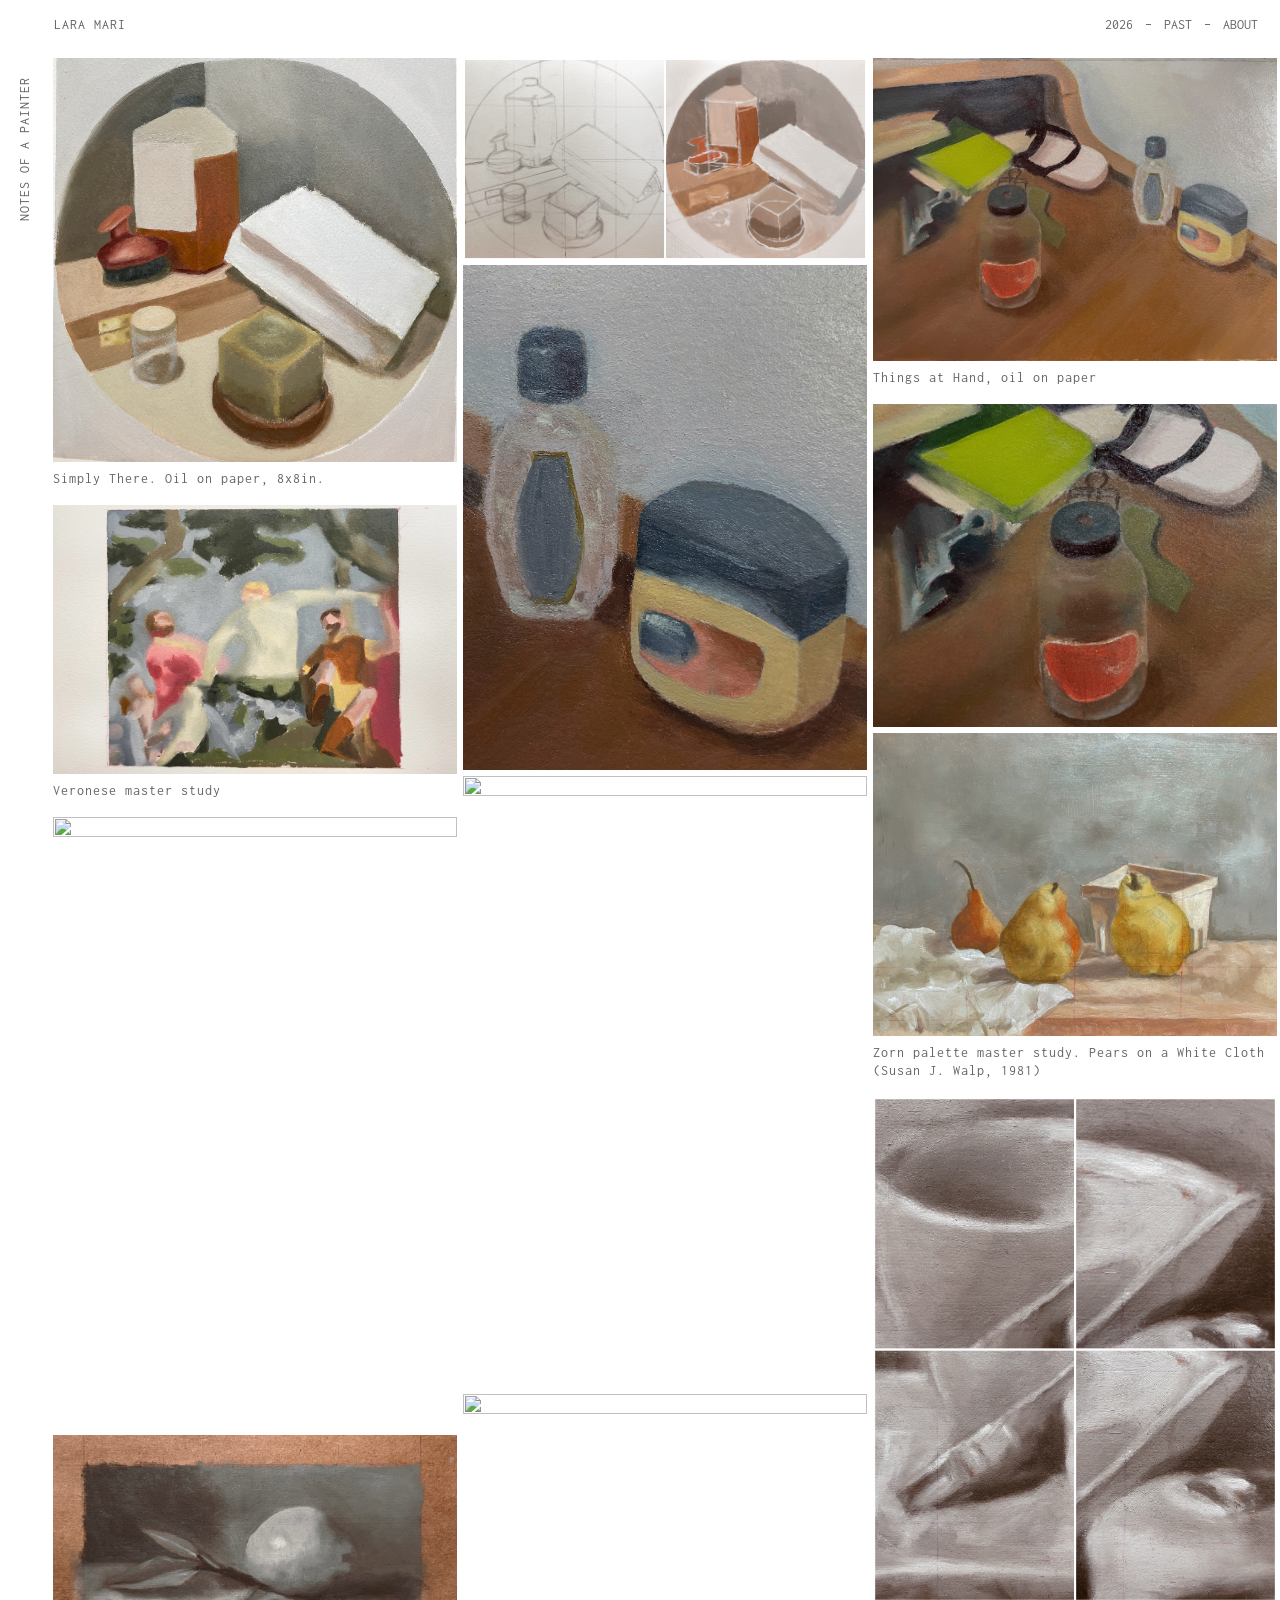
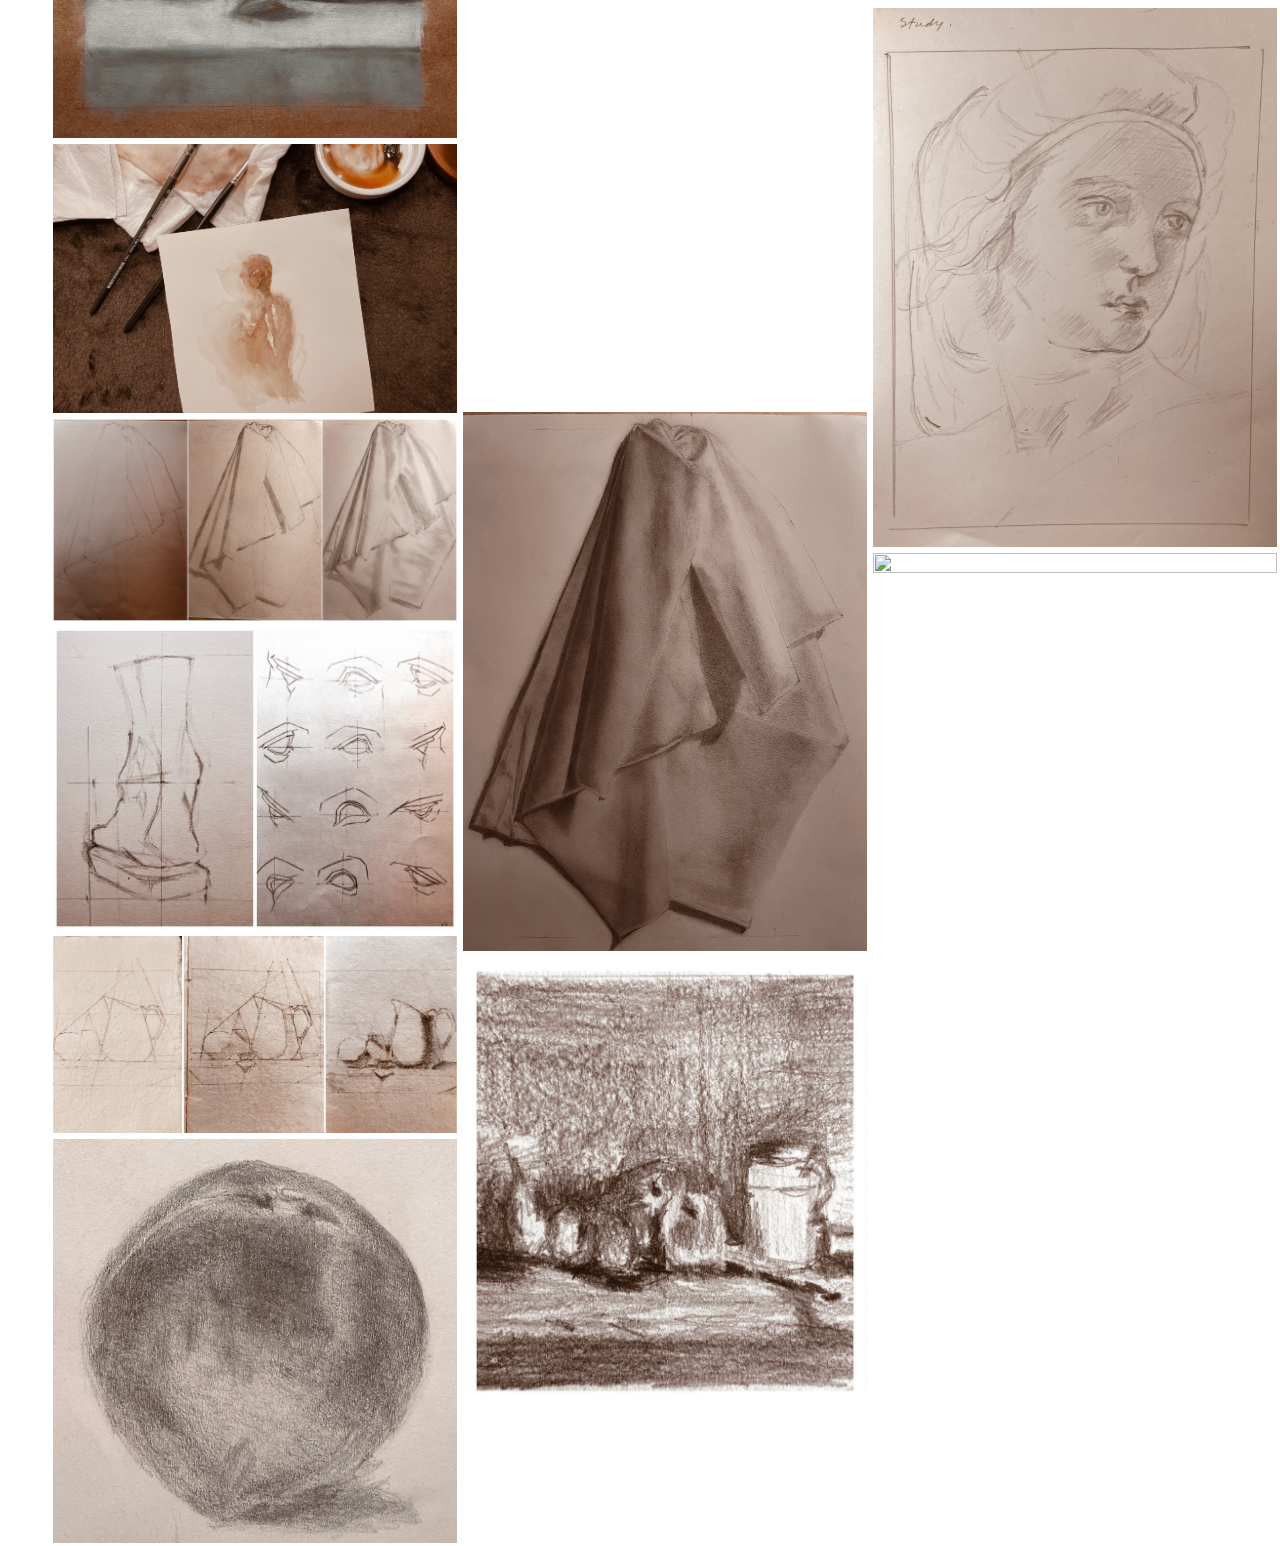
==== commit 06546e3f: "092726" ====
--- a/index.html
+++ b/index.html
@@ -96,11 +96,54 @@
 
 
 <!--START OF POSTS -->
-<!-- post 2026 Aug 18--> 
-<article class="status-publish has-post-thumbnail hentry">
-        <a href="#" onClick="return false;">
-            <div class="load image">
-            <img width="600" height="909" src="img/20260818.gif" class="attachment-hue-portfolio-overview size-hue-portfolio-overview wp-post-image"  sizes="(max-width: 600px) 100vw, 600px" />
+<!-- post 2026 Sep 27b--> 
+<article class="status-publish has-post-thumbnail hentry">
+        <a href="#" onClick="return false;">
+            <div class="load image">
+            <img width="600" height="909" src="img/20260927b.jpg" class="attachment-hue-portfolio-overview size-hue-portfolio-overview wp-post-image"  sizes="(max-width: 600px) 100vw, 600px" />
+                 <p>Simply There. Oil on paper, 8x8in. </p>
+                    </div> 
+                       </a>	    
+</article>
+<!-- post 2026 Sep 27a--> 
+<article class="status-publish has-post-thumbnail hentry">
+        <a href="#" onClick="return false;">
+            <div class="load image">
+            <img width="600" height="909" src="img/20260927a.jpeg" class="attachment-hue-portfolio-overview size-hue-portfolio-overview wp-post-image"  sizes="(max-width: 600px) 100vw, 600px" />
+                    </div> 
+                       </a>	    
+</article>
+<!-- post 2026 Sep 13c--> 
+<article class="status-publish has-post-thumbnail hentry">
+        <a href="#" onClick="return false;">
+            <div class="load image">
+            <img width="600" height="909" src="img/20260913c.jpg" class="attachment-hue-portfolio-overview size-hue-portfolio-overview wp-post-image"  sizes="(max-width: 600px) 100vw, 600px" />
+                 <p>Things at Hand, oil on paper </p>
+                    </div> 
+                       </a>	    
+</article>
+<!-- post 2026 Sep 13b--> 
+<article class="status-publish has-post-thumbnail hentry">
+        <a href="#" onClick="return false;">
+            <div class="load image">
+            <img width="600" height="909" src="img/20260913b.jpg" class="attachment-hue-portfolio-overview size-hue-portfolio-overview wp-post-image"  sizes="(max-width: 600px) 100vw, 600px" />
+                    </div> 
+                       </a>	    
+</article>
+<!-- post 2026 Sep 13a--> 
+<article class="status-publish has-post-thumbnail hentry">
+        <a href="#" onClick="return false;">
+            <div class="load image">
+            <img width="600" height="909" src="img/20260913a.jpg" class="attachment-hue-portfolio-overview size-hue-portfolio-overview wp-post-image"  sizes="(max-width: 600px) 100vw, 600px" />
+                    </div> 
+                       </a>	    
+</article>
+<!-- post 2026 Sep 5--> 
+<article class="status-publish has-post-thumbnail hentry">
+        <a href="#" onClick="return false;">
+            <div class="load image">
+            <img width="600" height="909" src="img/20260905.jpg" class="attachment-hue-portfolio-overview size-hue-portfolio-overview wp-post-image"  sizes="(max-width: 600px) 100vw, 600px" />
+                 <p>Veronese master study</p>
                     </div> 
                        </a>	    
 </article>
@@ -109,7 +152,7 @@
         <a href="#" onClick="return false;">
             <div class="load image">
             <img width="600" height="909" src="img/20260817.JPG" class="attachment-hue-portfolio-overview size-hue-portfolio-overview wp-post-image"  sizes="(max-width: 600px) 100vw, 600px" />
-                <p>A Zorn palette master study of Susan Walp’s Pears on a White Cloth (1981) in my sketchbook. </p>
+                <p>Zorn palette master study. Pears on a White Cloth (Susan J. Walp, 1981)</p>
                     </div> 
                        </a>	    
 </article>
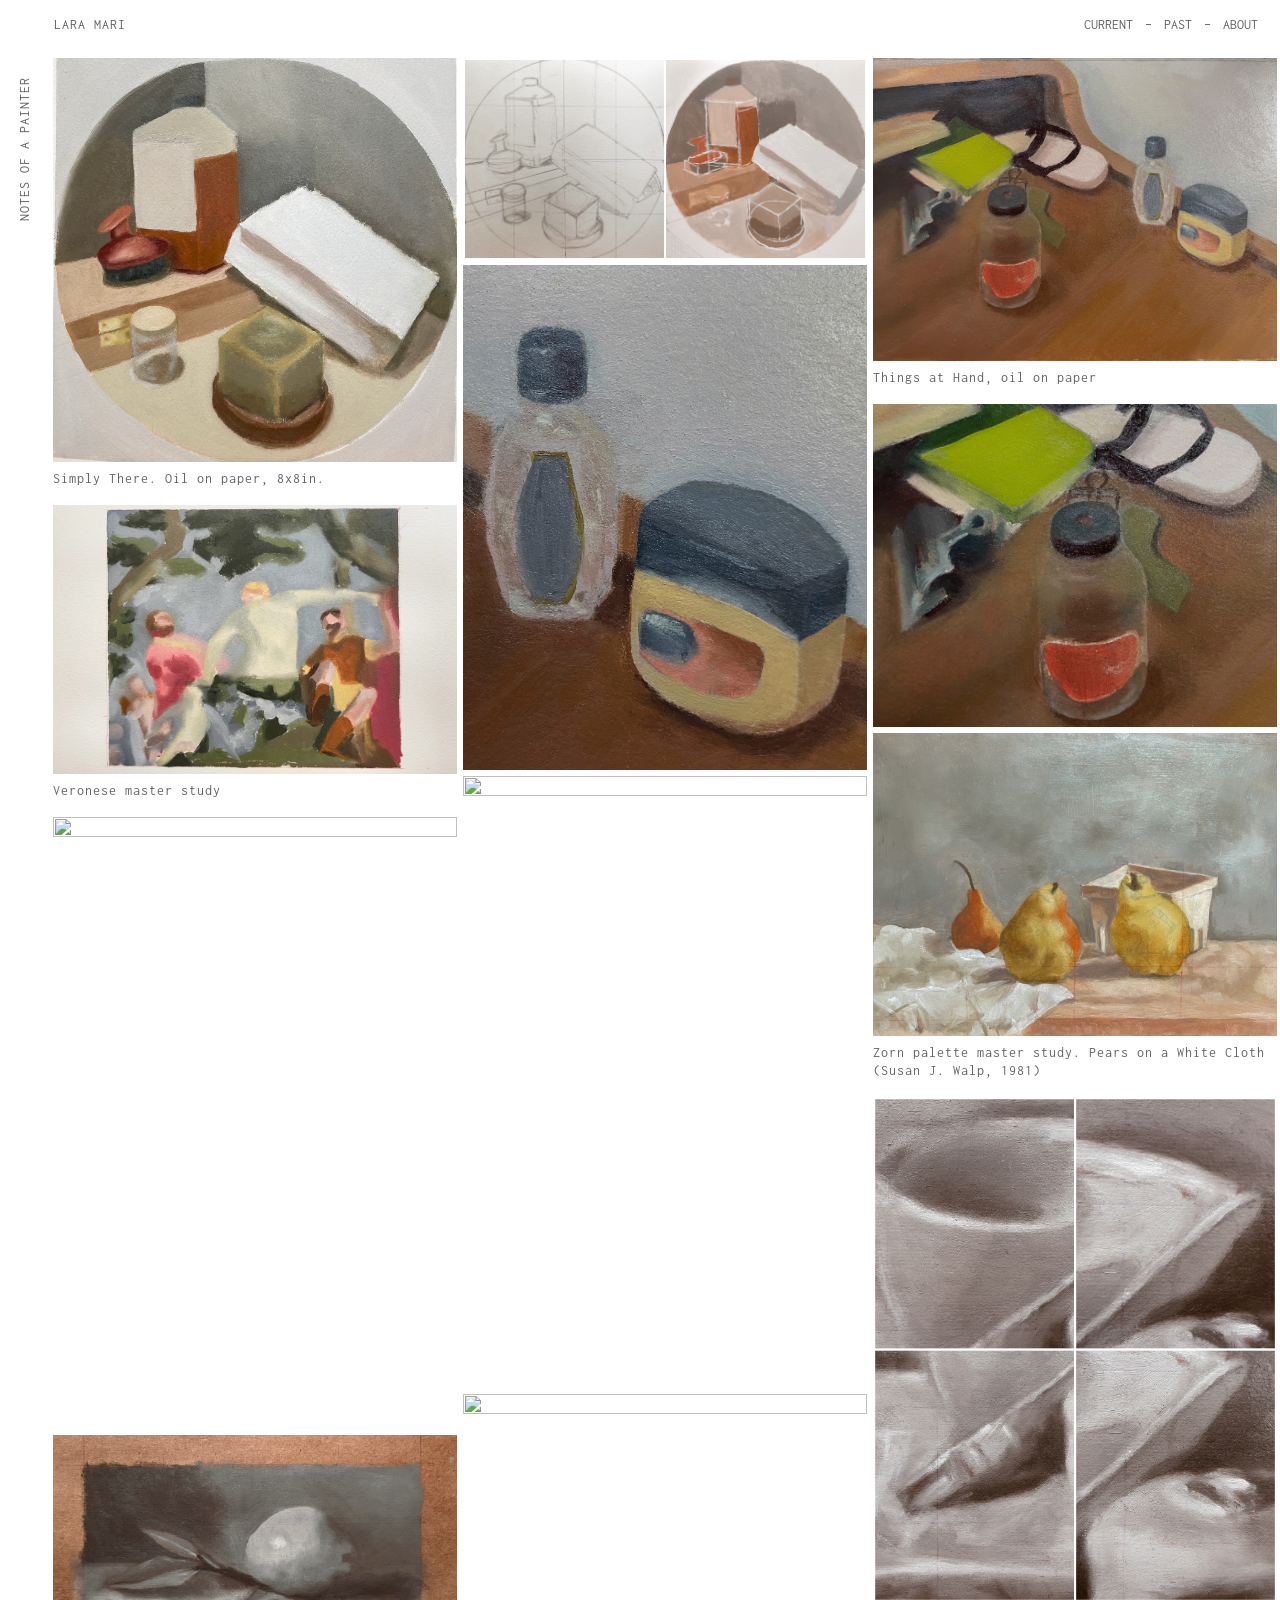
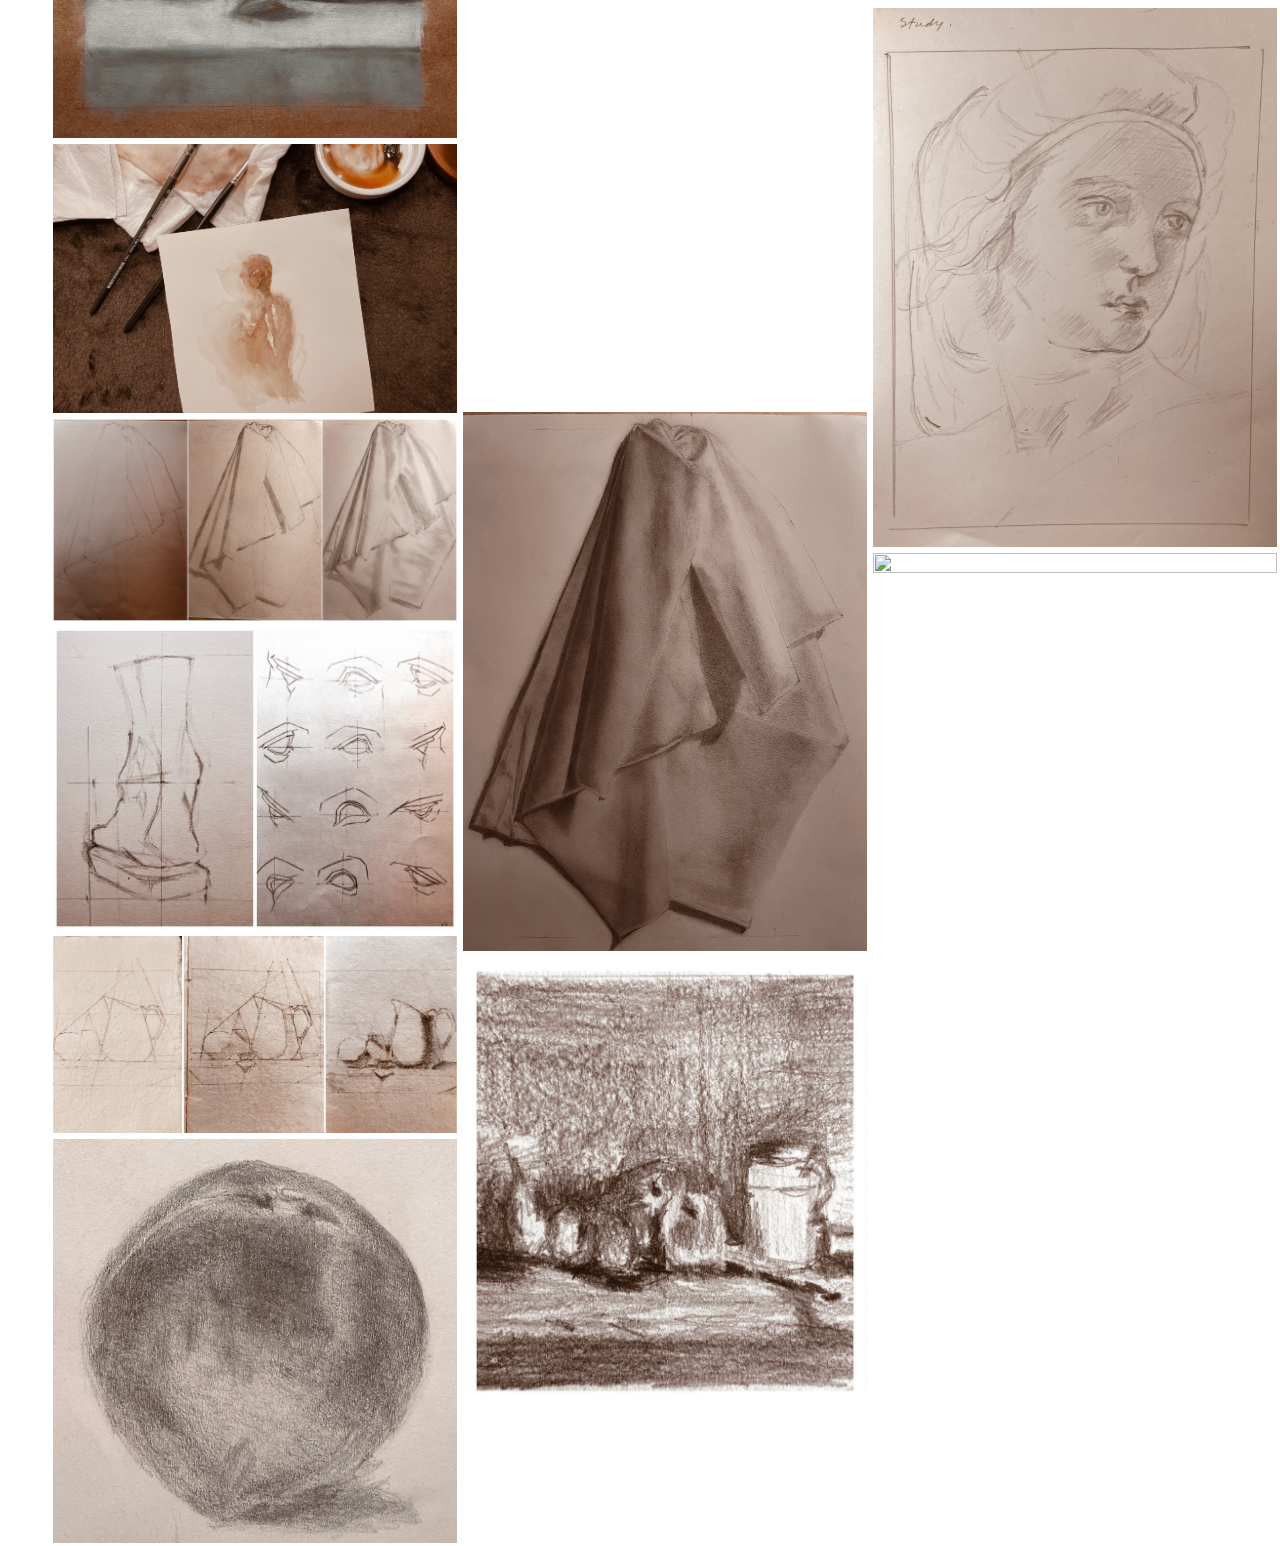
==== commit d8cb5122: "current vs 2026 in top nav" ====
--- a/index.html
+++ b/index.html
@@ -70,7 +70,7 @@
 
     <div class="top-links">
         
-        <a href="/">2026</a>
+        <a href="/">CURRENT</a>
         <span>–</span>
         <a href="past.html">PAST</a>
         <span>–</span>
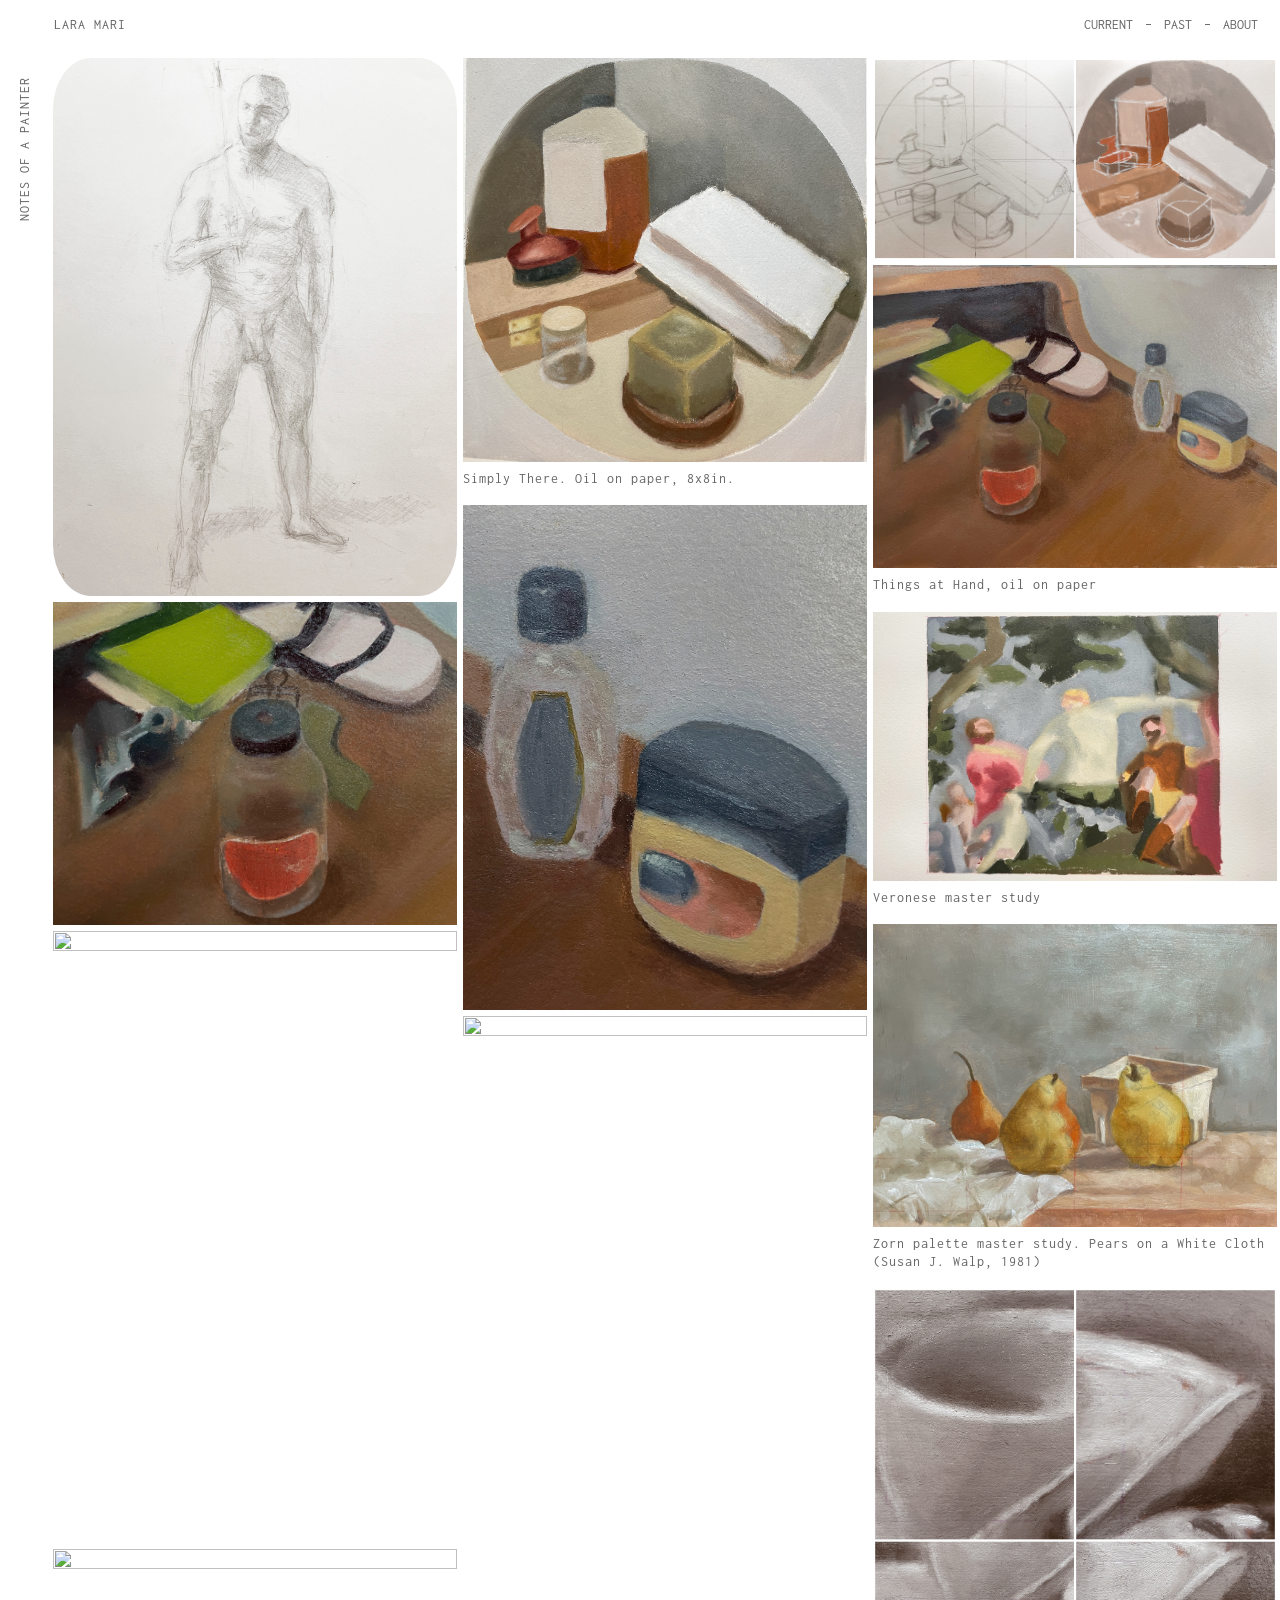
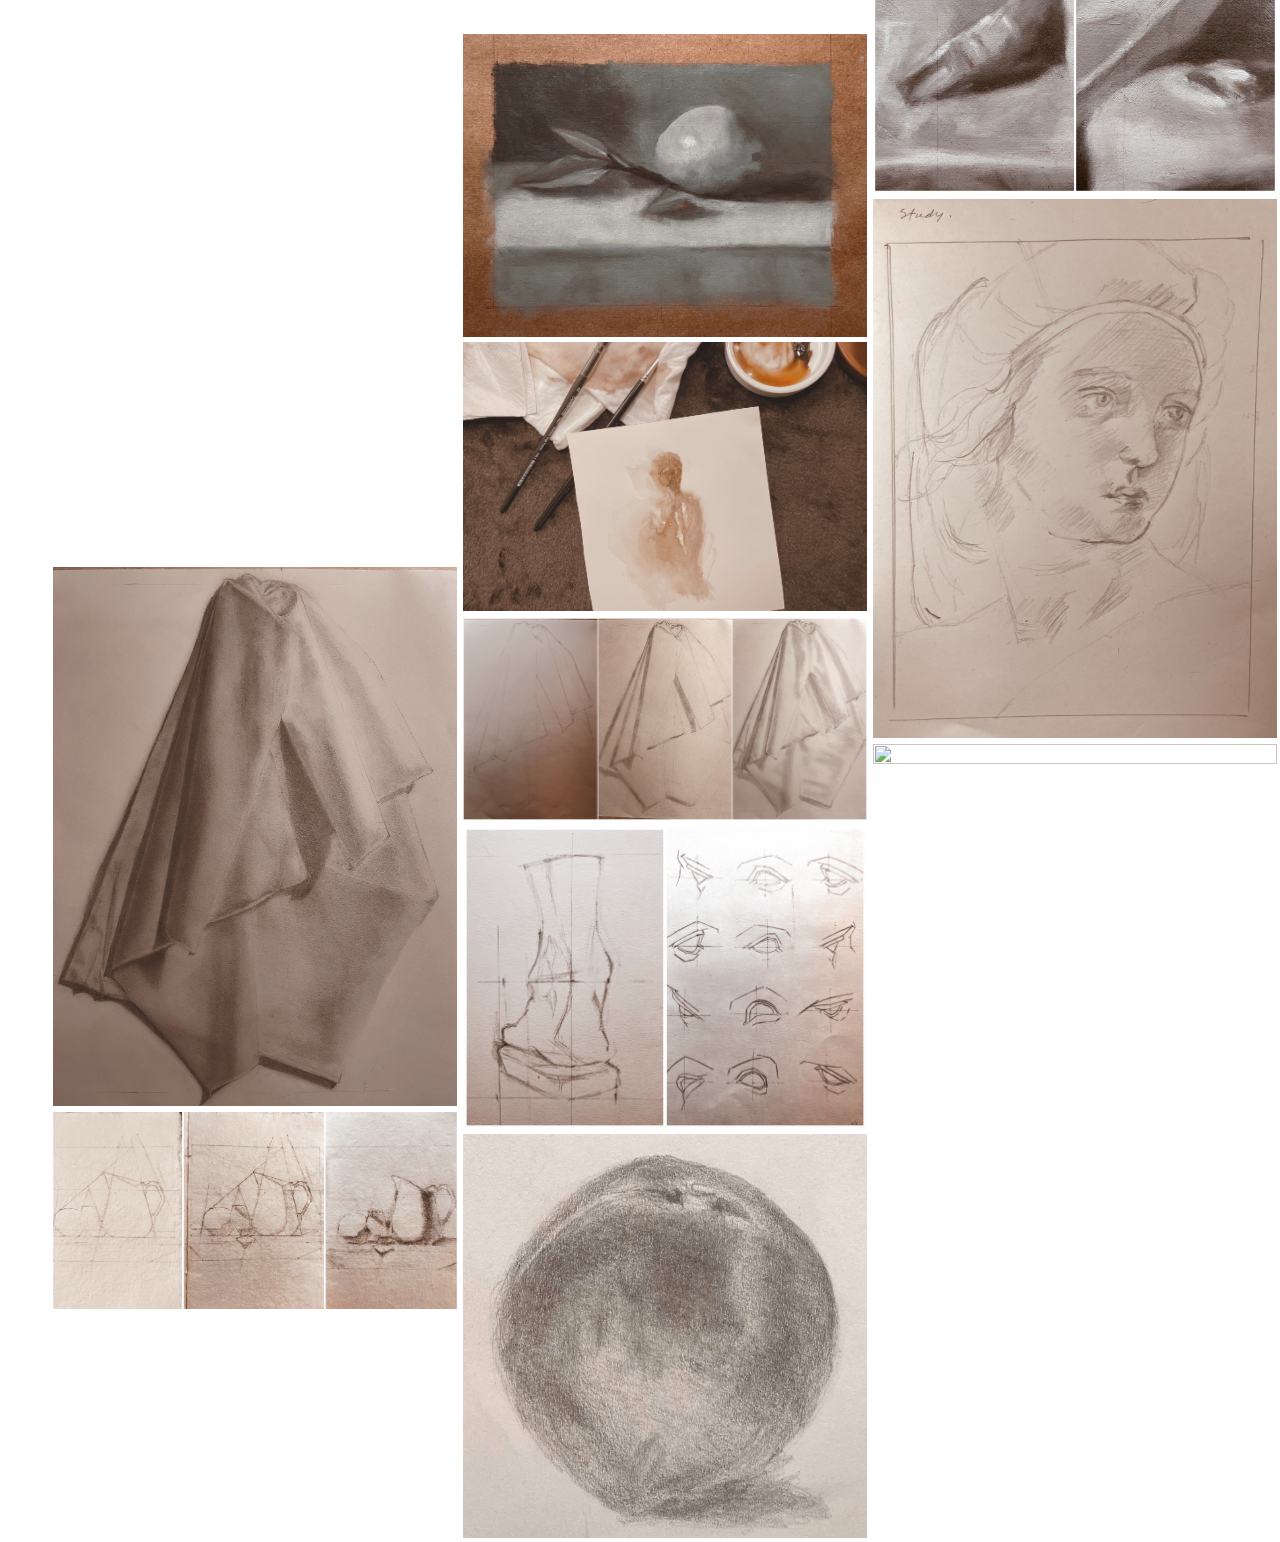
==== commit 377a7227: "11/5 post" ====
--- a/index.html
+++ b/index.html
@@ -96,6 +96,14 @@
 
 
 <!--START OF POSTS -->
+<!-- post 2026 Nov 05--> 
+<article class="status-publish has-post-thumbnail hentry">
+        <a href="#" onClick="return false;">
+            <div class="load image">
+            <img width="600" height="909" src="img/20261105.jpg" class="attachment-hue-portfolio-overview size-hue-portfolio-overview wp-post-image"  sizes="(max-width: 600px) 100vw, 600px" style="border-radius: 10%;" />
+                    </div> 
+                       </a>	    
+</article>
 <!-- post 2026 Sep 27b--> 
 <article class="status-publish has-post-thumbnail hentry">
         <a href="#" onClick="return false;">
@@ -253,14 +261,6 @@
         <a href="#" onClick="return false;">
             <div class="load image">
             <img width="600" height="909" src="img/20260328.jpeg" class="attachment-hue-portfolio-overview size-hue-portfolio-overview wp-post-image"  sizes="(max-width: 600px) 100vw, 600px" />
-                    </div> 
-                       </a>	    
-</article>
-<!-- post 2026 Mar 15--> 
-<article class="status-publish has-post-thumbnail hentry">
-        <a href="#" onClick="return false;">
-            <div class="load image">
-            <img width="600" height="909" src="img/20260315.jpeg" class="attachment-hue-portfolio-overview size-hue-portfolio-overview wp-post-image" sizes="(max-width: 600px) 100vw, 600px" />
                     </div> 
                        </a>	    
 </article>
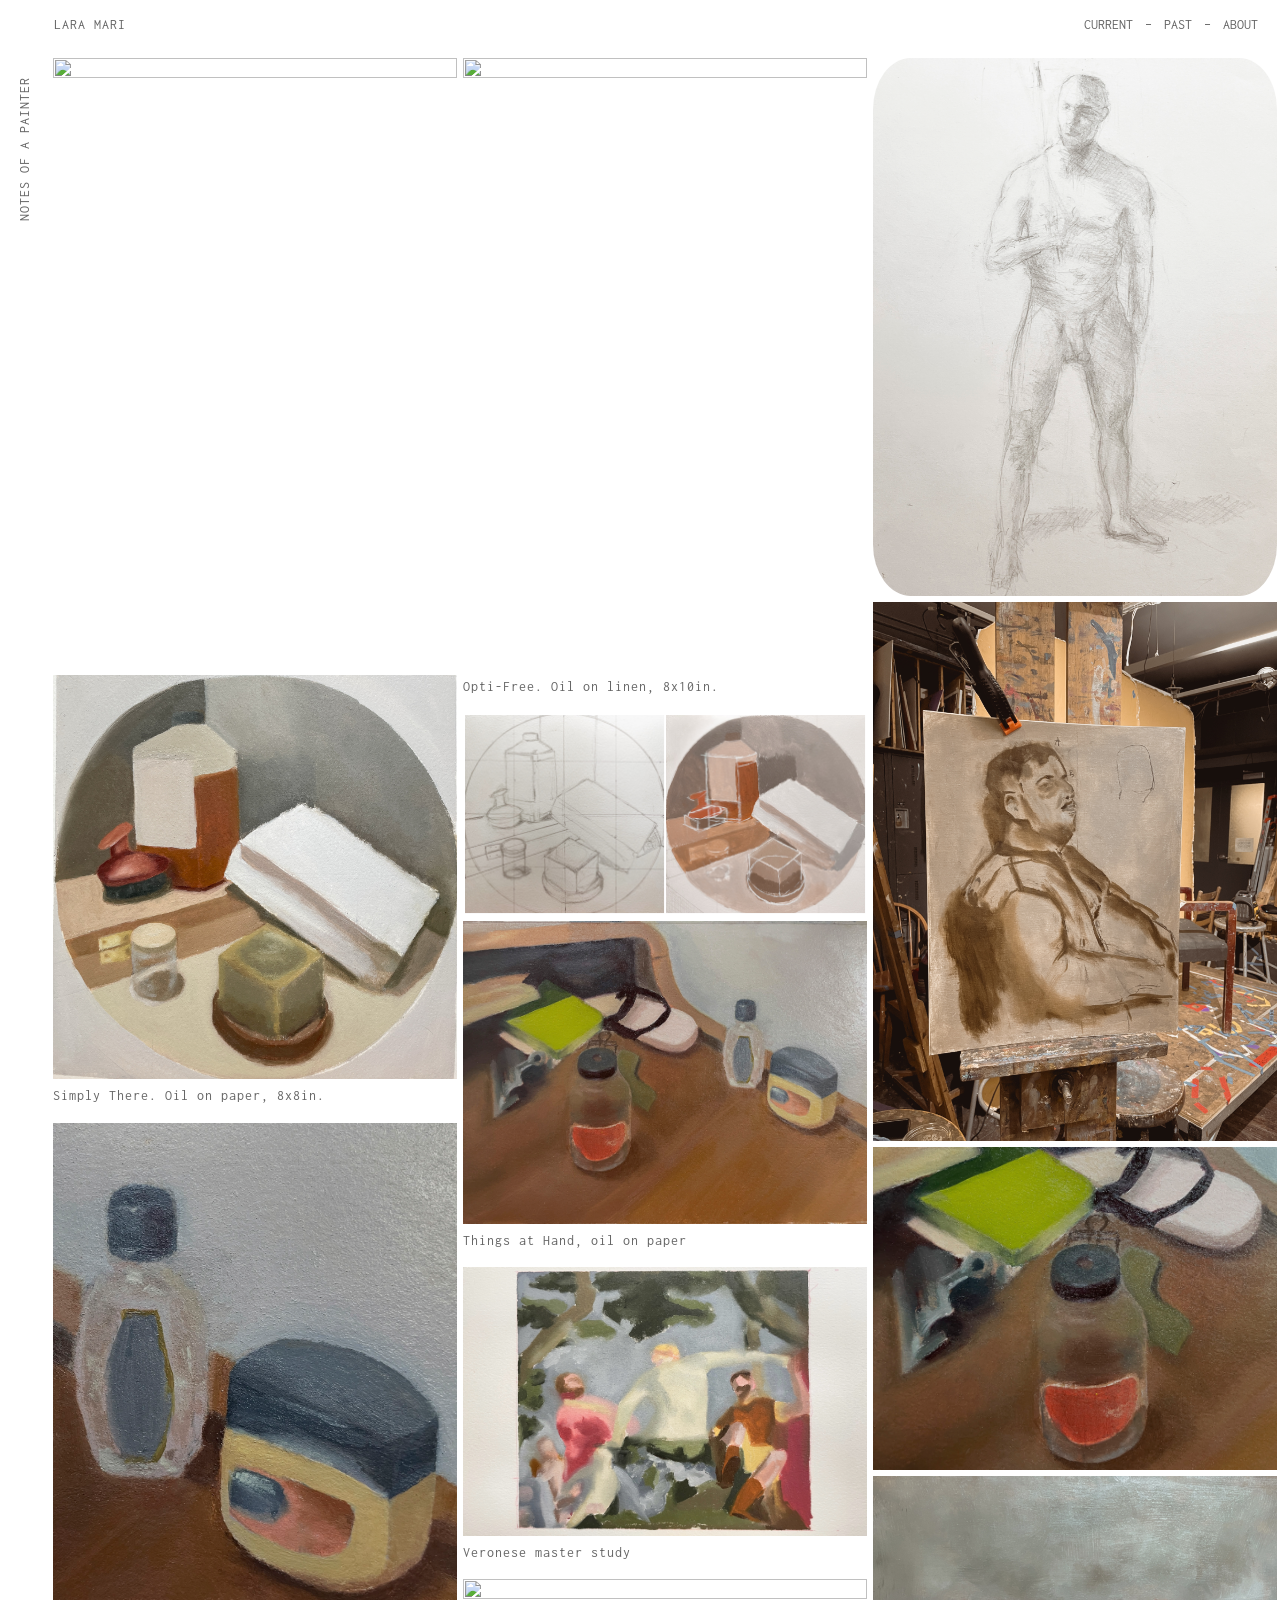
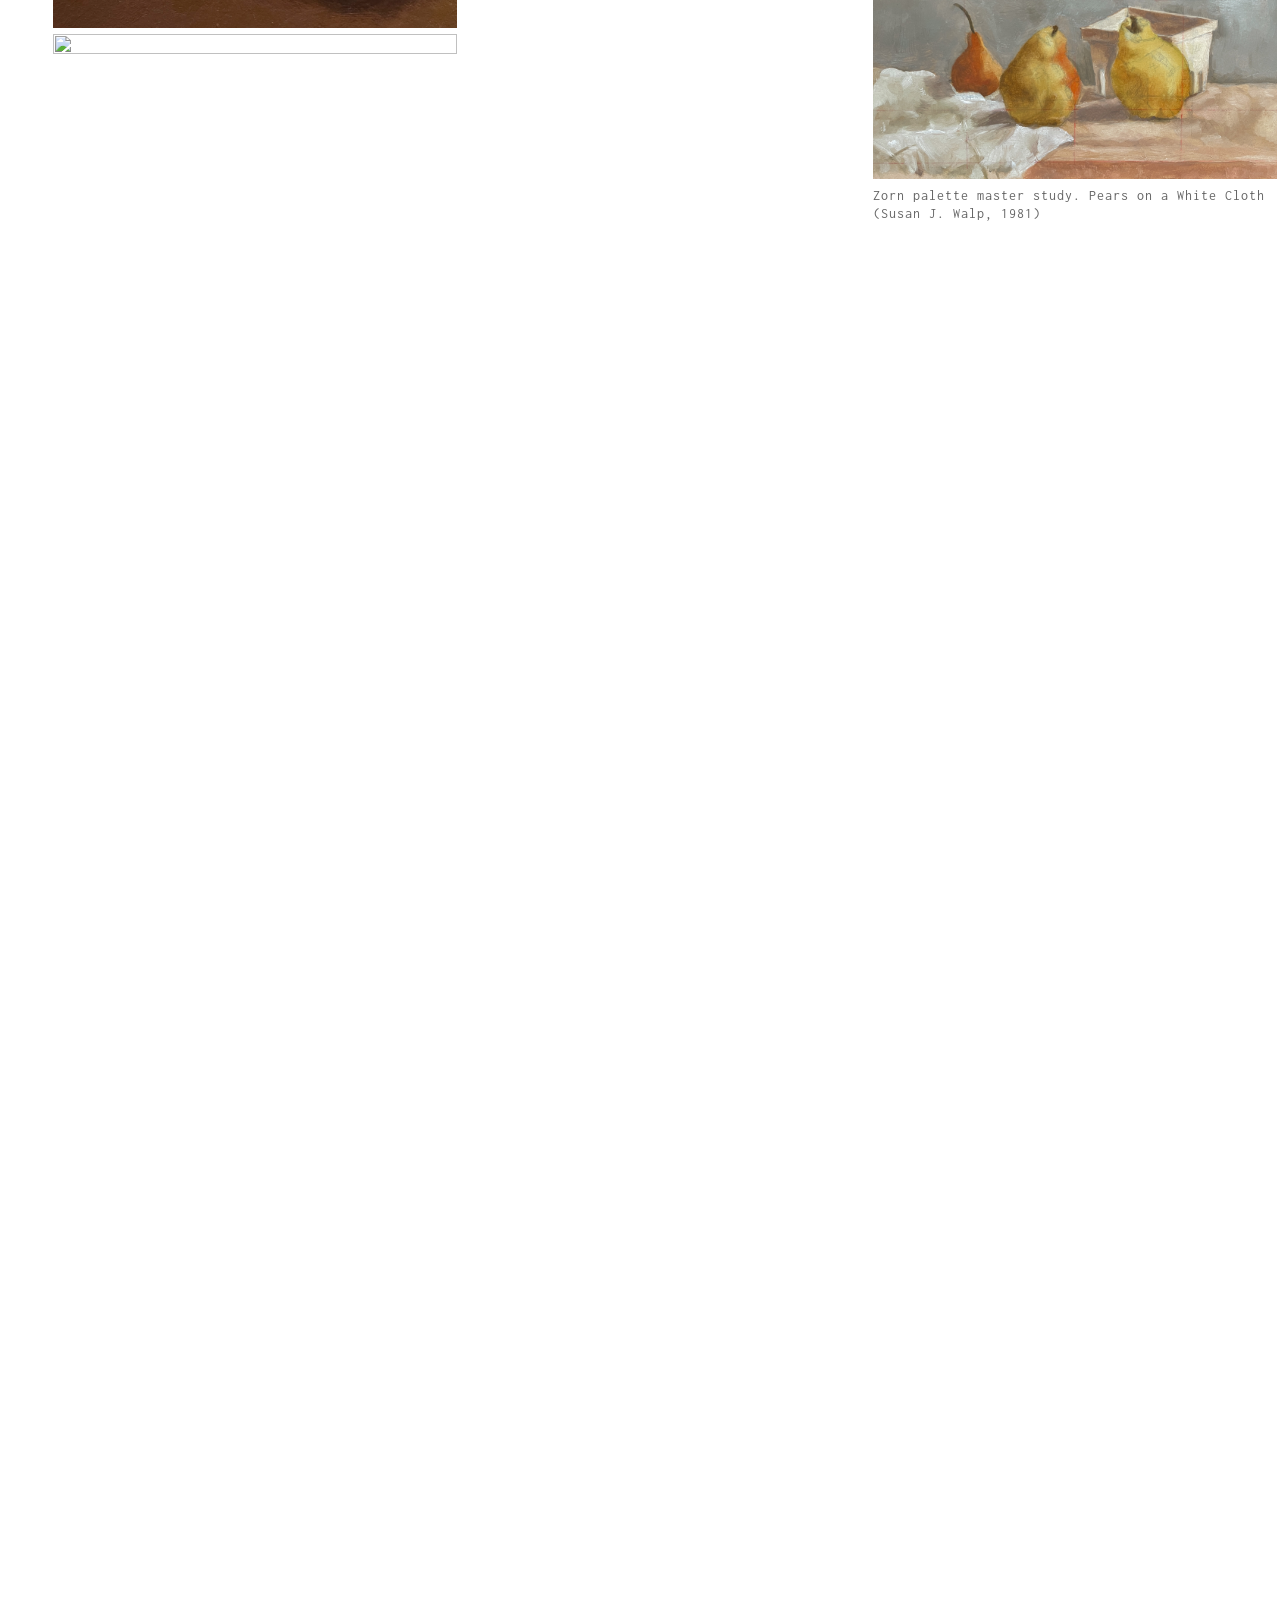
==== commit d093d5e7: "recent items" ====
--- a/index.html
+++ b/index.html
@@ -96,11 +96,36 @@
 
 
 <!--START OF POSTS -->
+<!-- post 2026 Nov 15 gif--> 
+<article class="status-publish has-post-thumbnail hentry">
+        <a href="#" onClick="return false;">
+            <div class="load image">
+            <img width="600" height="909" src="img/20261115.gif" class="attachment-hue-portfolio-overview size-hue-portfolio-overview wp-post-image"  sizes="(max-width: 600px) 100vw, 600px"/>
+                    </div> 
+                       </a>	    
+</article>
+<!-- post 2026 Nov 15--> 
+<article class="status-publish has-post-thumbnail hentry">
+        <a href="#" onClick="return false;">
+            <div class="load image">
+            <img width="600" height="909" src="img/20261115.JPG" class="attachment-hue-portfolio-overview size-hue-portfolio-overview wp-post-image"  sizes="(max-width: 600px) 100vw, 600px"/>
+                <p>Opti-Free. Oil on linen, 8x10in. </p>
+                    </div> 
+                       </a>	    
+</article>
 <!-- post 2026 Nov 05--> 
 <article class="status-publish has-post-thumbnail hentry">
         <a href="#" onClick="return false;">
             <div class="load image">
             <img width="600" height="909" src="img/20261105.jpg" class="attachment-hue-portfolio-overview size-hue-portfolio-overview wp-post-image"  sizes="(max-width: 600px) 100vw, 600px" style="border-radius: 10%;" />
+                    </div> 
+                       </a>	    
+</article>
+<!-- post 2026 Oct 19--> 
+<article class="status-publish has-post-thumbnail hentry">
+        <a href="#" onClick="return false;">
+            <div class="load image">
+            <img width="600" height="909" src="img/20261019.JPG" class="attachment-hue-portfolio-overview size-hue-portfolio-overview wp-post-image"  sizes="(max-width: 600px) 100vw, 600px"/>
                     </div> 
                        </a>	    
 </article>
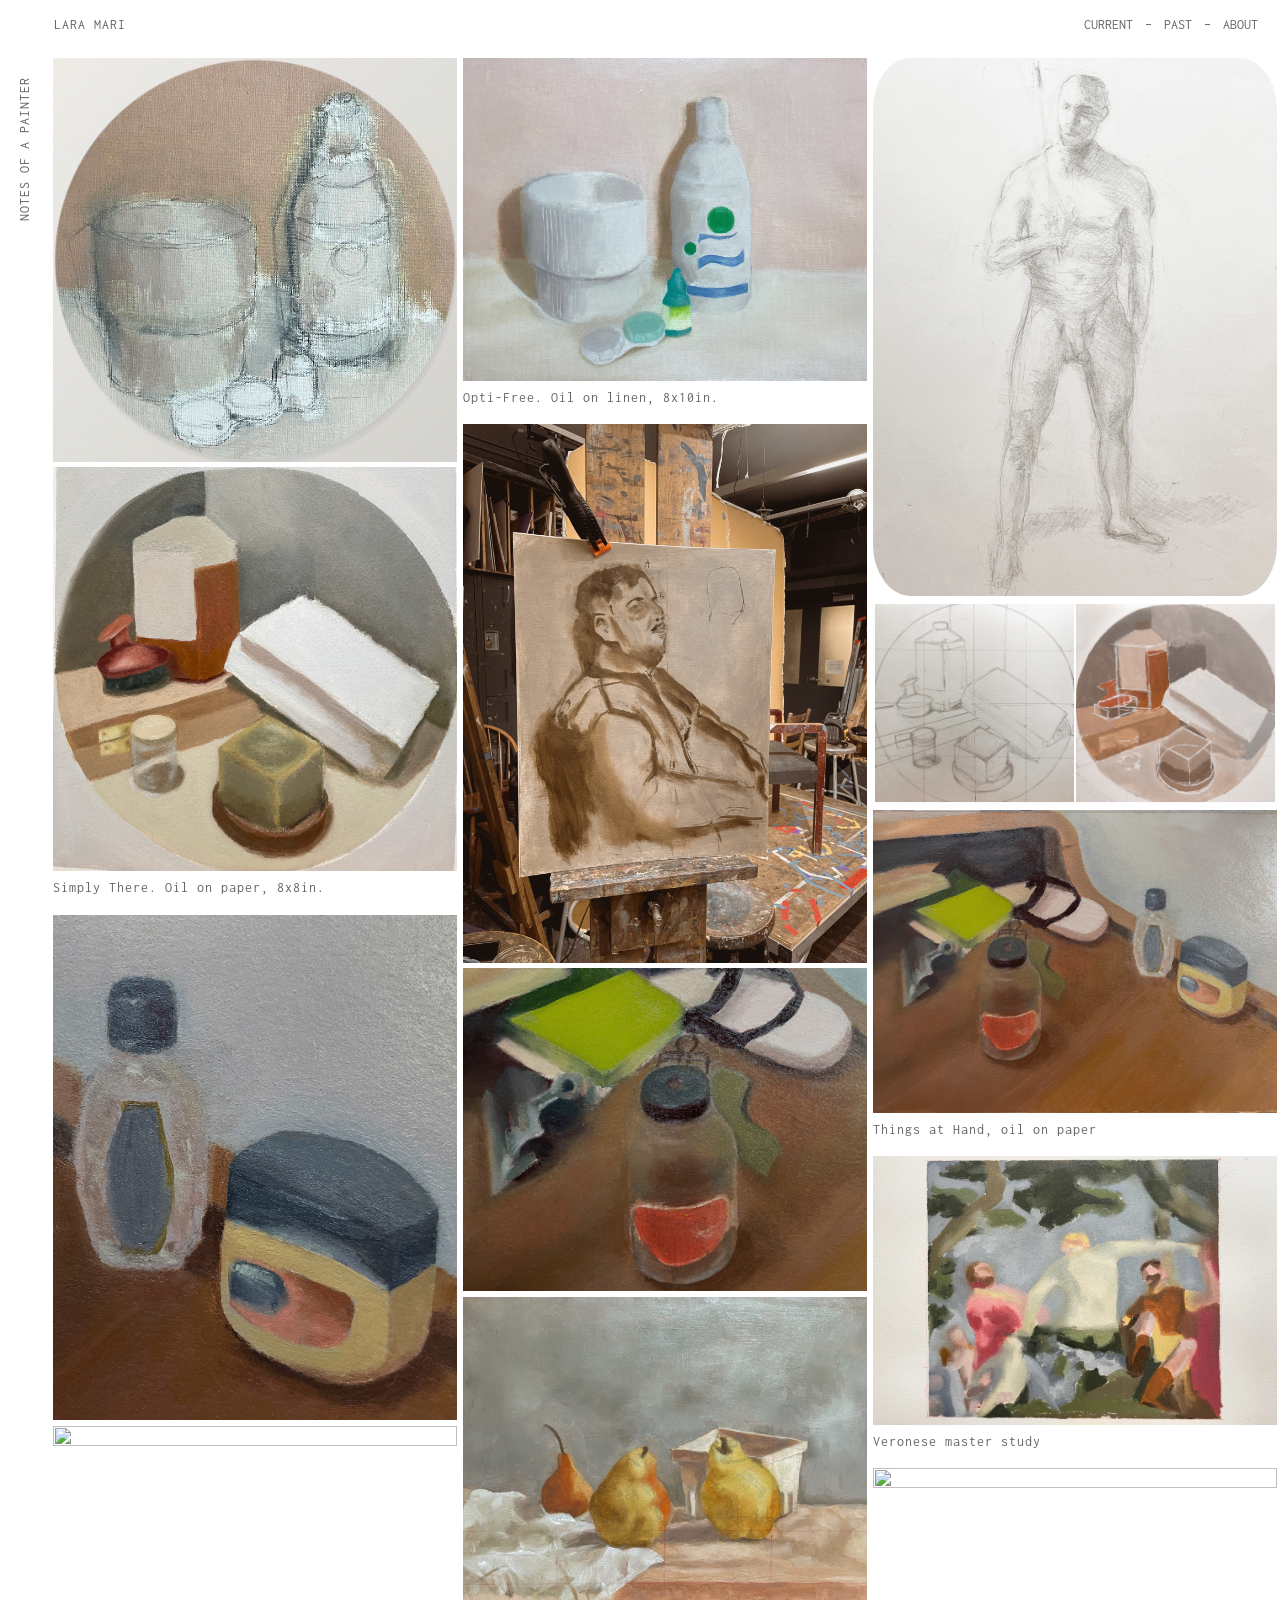
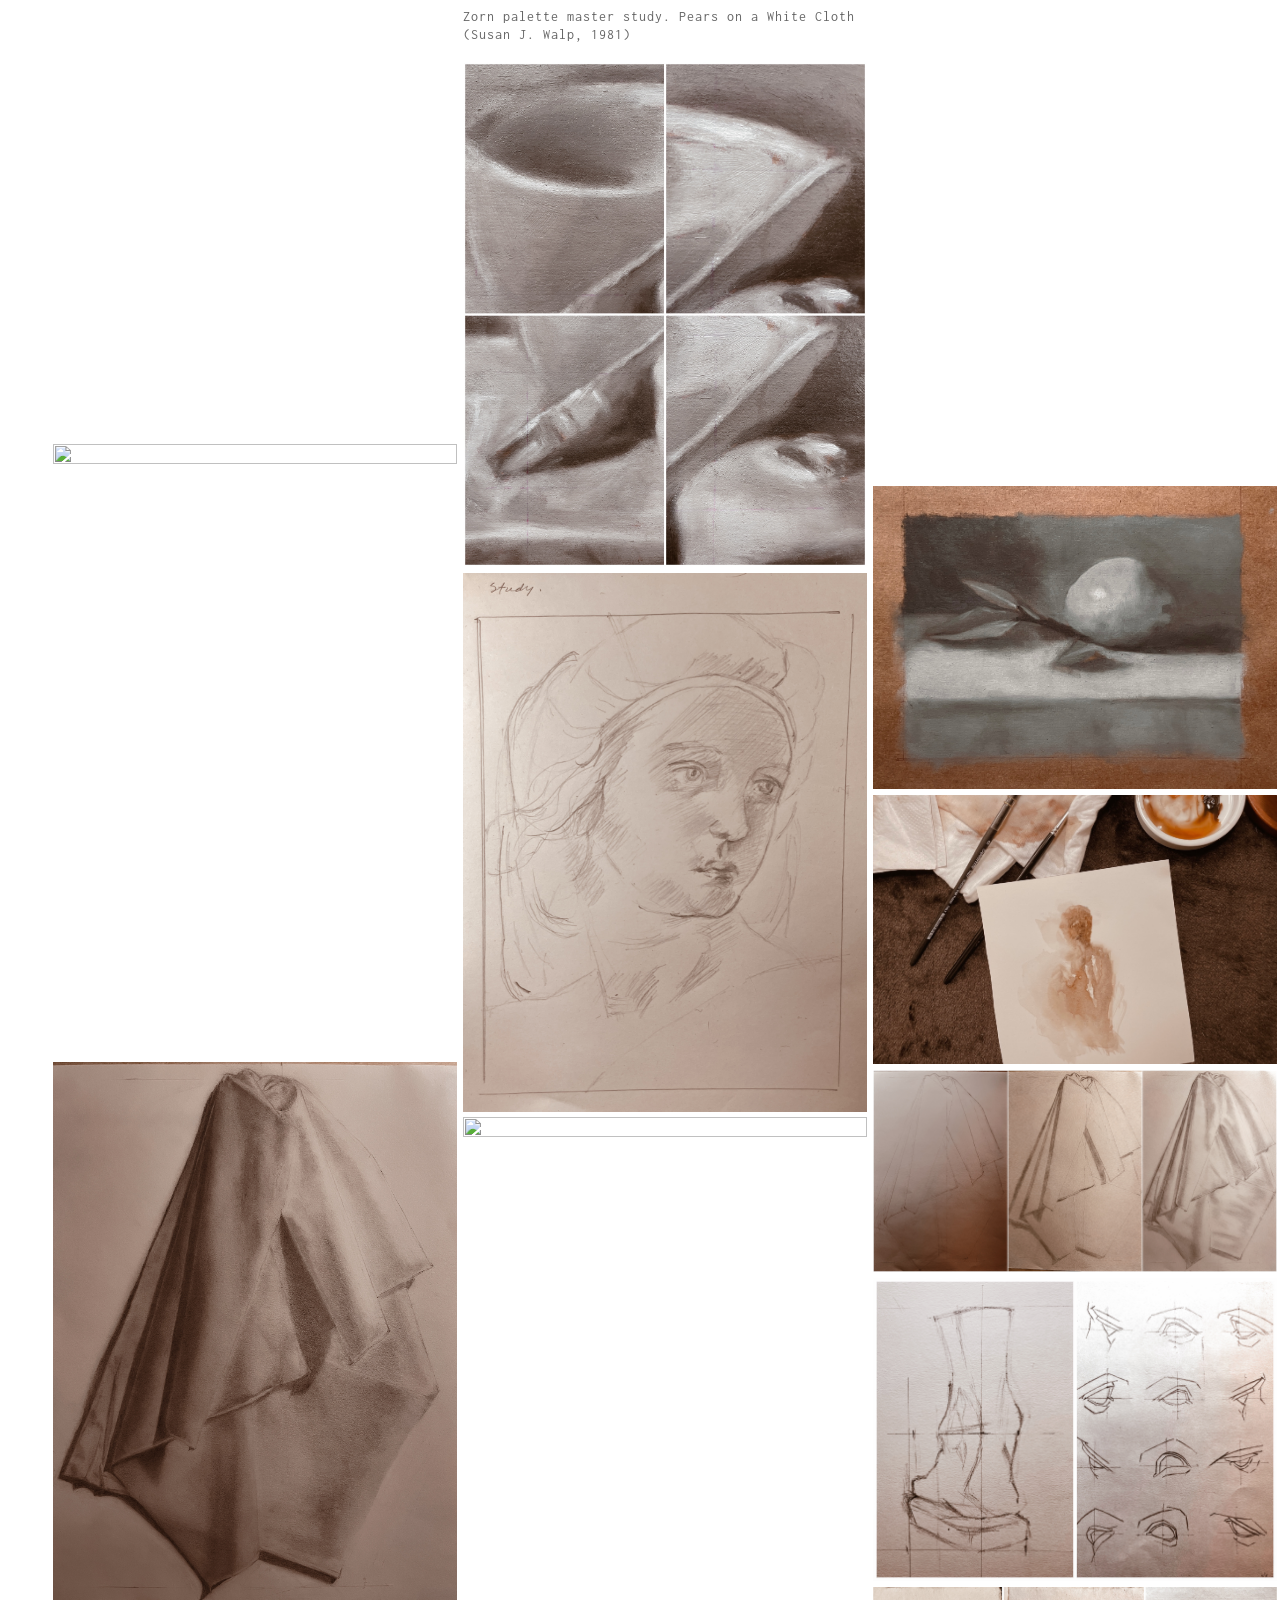
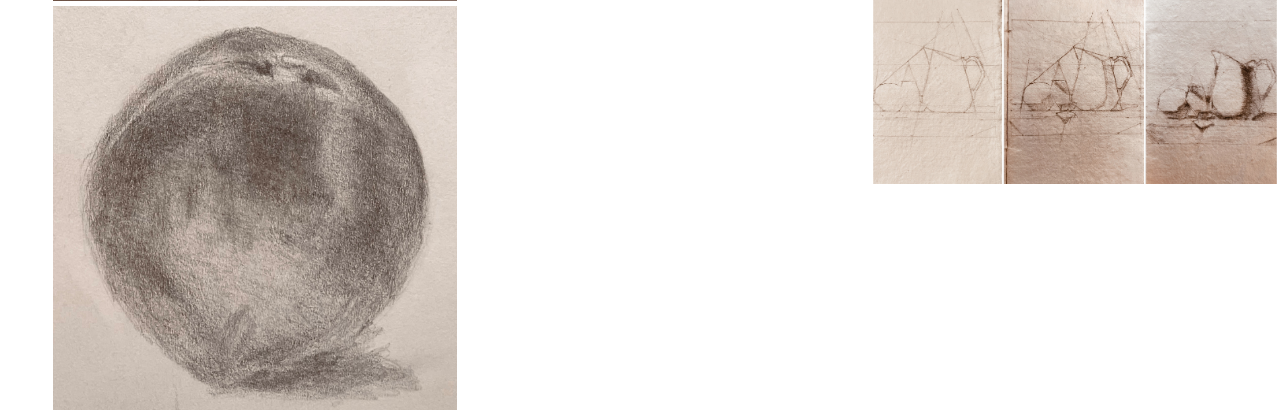
==== commit 1842fd4e: "Update index.html" ====
--- a/index.html
+++ b/index.html
@@ -100,7 +100,7 @@
 <article class="status-publish has-post-thumbnail hentry">
         <a href="#" onClick="return false;">
             <div class="load image">
-            <img width="600" height="909" src="img/20261115.gif" class="attachment-hue-portfolio-overview size-hue-portfolio-overview wp-post-image"  sizes="(max-width: 600px) 100vw, 600px"/>
+            <img width="600" height="909" src="img/20261115.GIF" class="attachment-hue-portfolio-overview size-hue-portfolio-overview wp-post-image"  sizes="(max-width: 600px) 100vw, 600px"/>
                     </div> 
                        </a>	    
 </article>
@@ -108,7 +108,7 @@
 <article class="status-publish has-post-thumbnail hentry">
         <a href="#" onClick="return false;">
             <div class="load image">
-            <img width="600" height="909" src="img/20261115.JPG" class="attachment-hue-portfolio-overview size-hue-portfolio-overview wp-post-image"  sizes="(max-width: 600px) 100vw, 600px"/>
+            <img width="600" height="909" src="img/20261115.jpg" class="attachment-hue-portfolio-overview size-hue-portfolio-overview wp-post-image"  sizes="(max-width: 600px) 100vw, 600px"/>
                 <p>Opti-Free. Oil on linen, 8x10in. </p>
                     </div> 
                        </a>	    
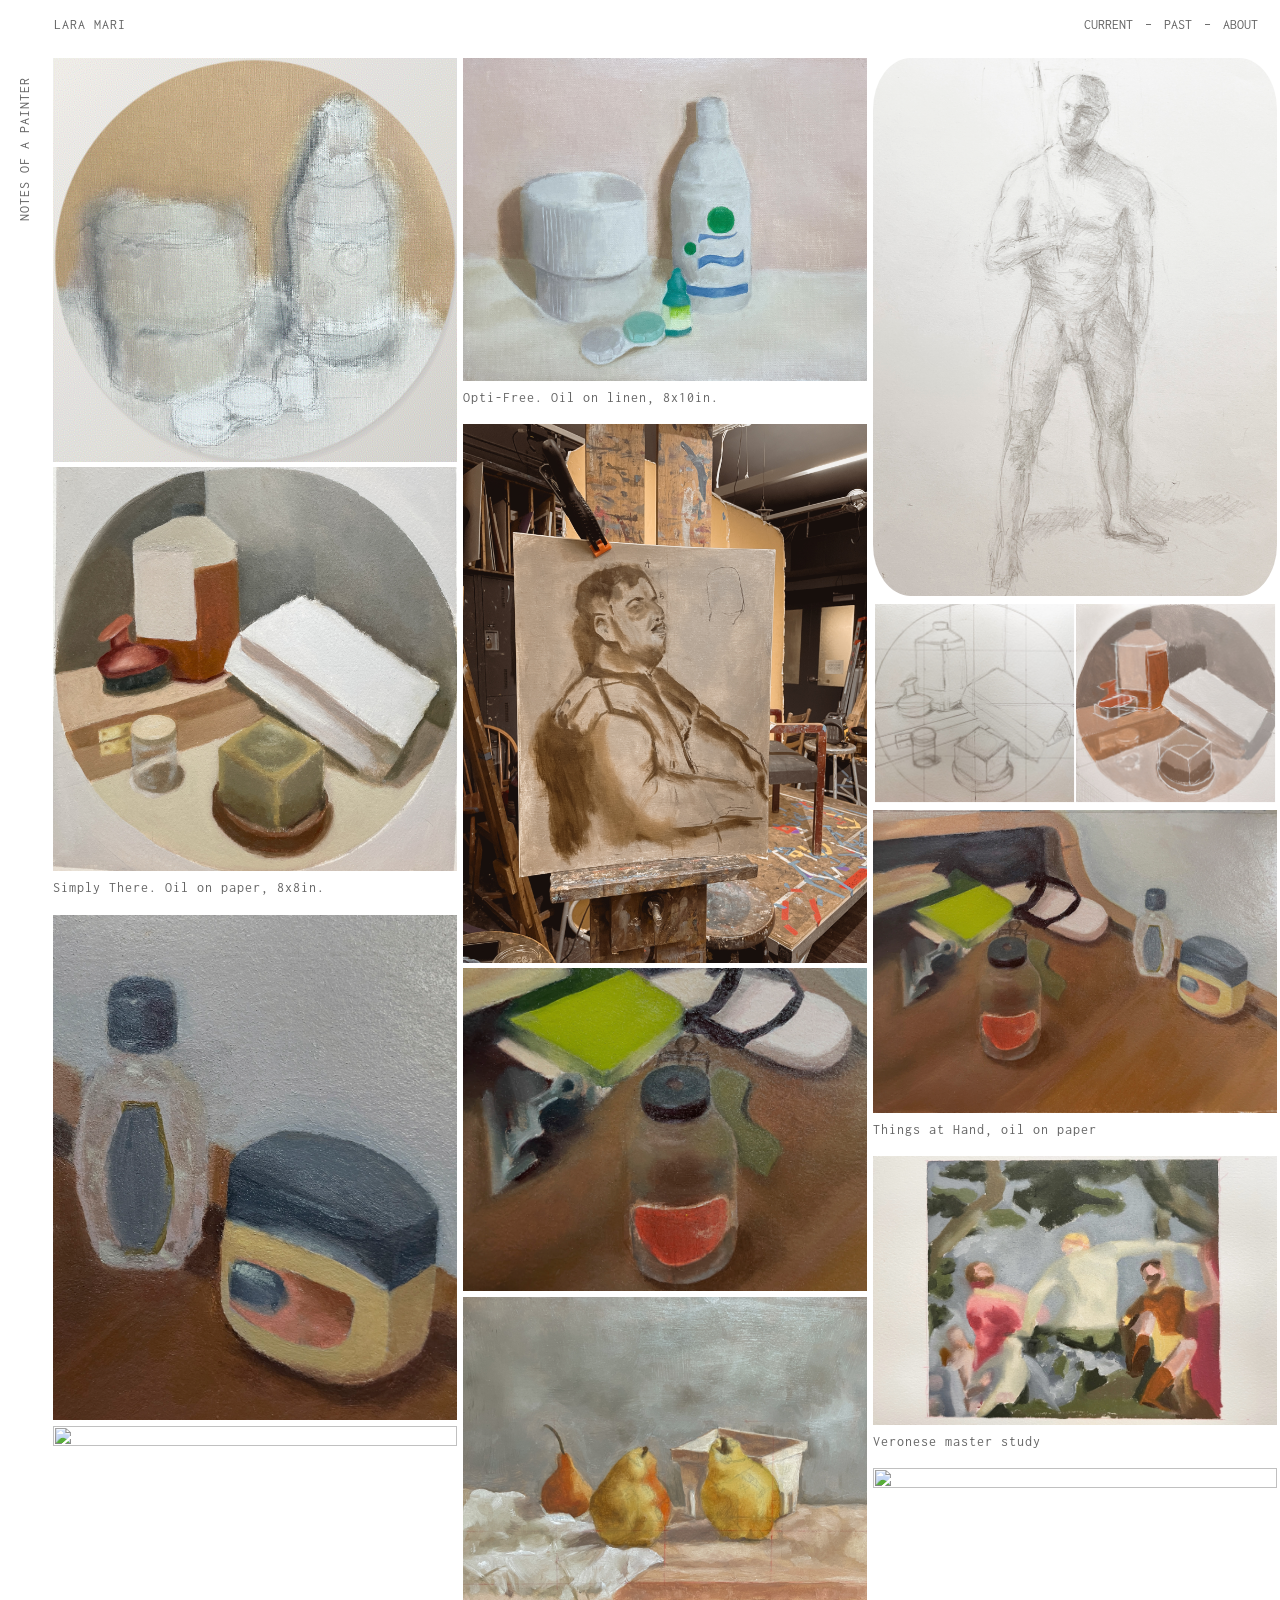
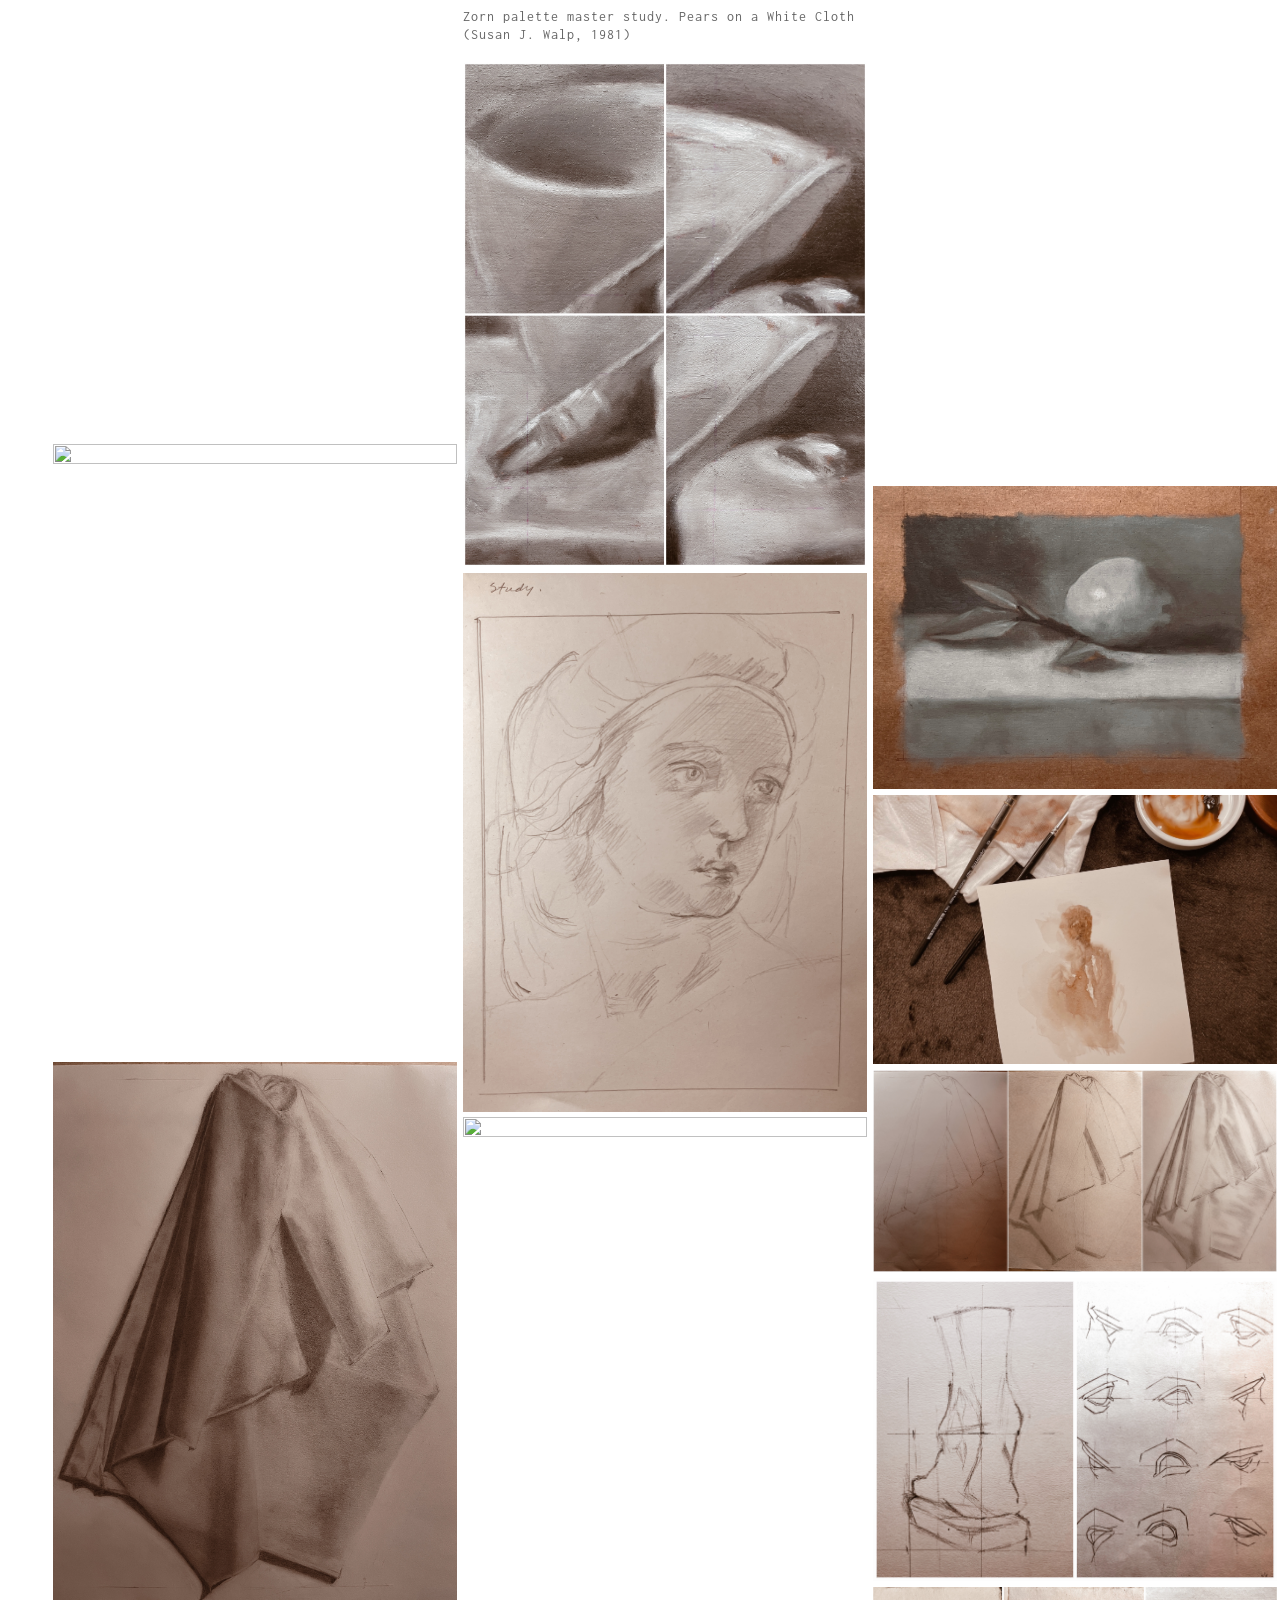
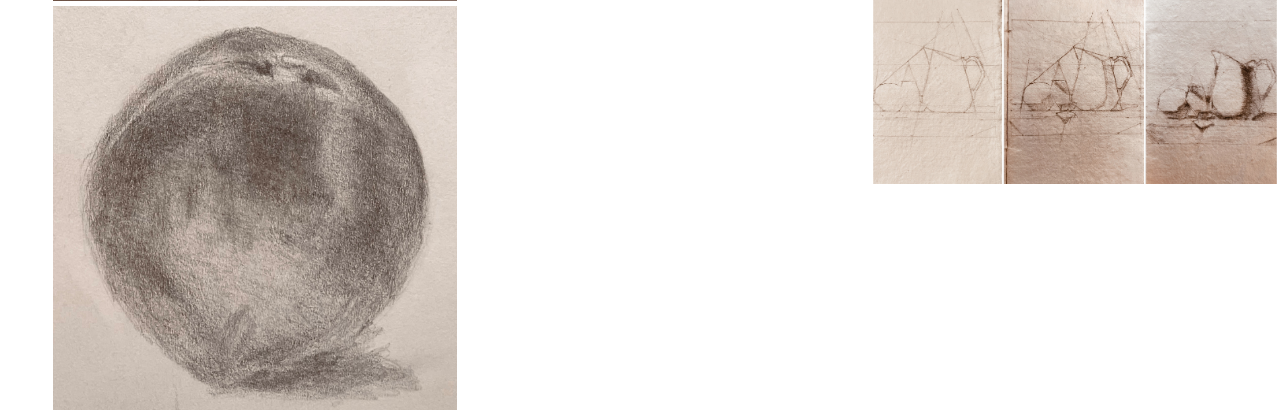
==== commit 03609093: "shadowbox color change" ====
--- a/index.html
+++ b/index.html
@@ -328,7 +328,7 @@
     width: 100% !important;
     height: 100% !important;
     height: 100dvh !important; /* Dynamically adjusts to mobile address/search bars */
-    background-color: #000000 !important;
+    background-color: rgba(223,218,214,.8) !important;
     z-index: 99999999 !important;
     margin: 0 !important;
     padding: 0 !important;
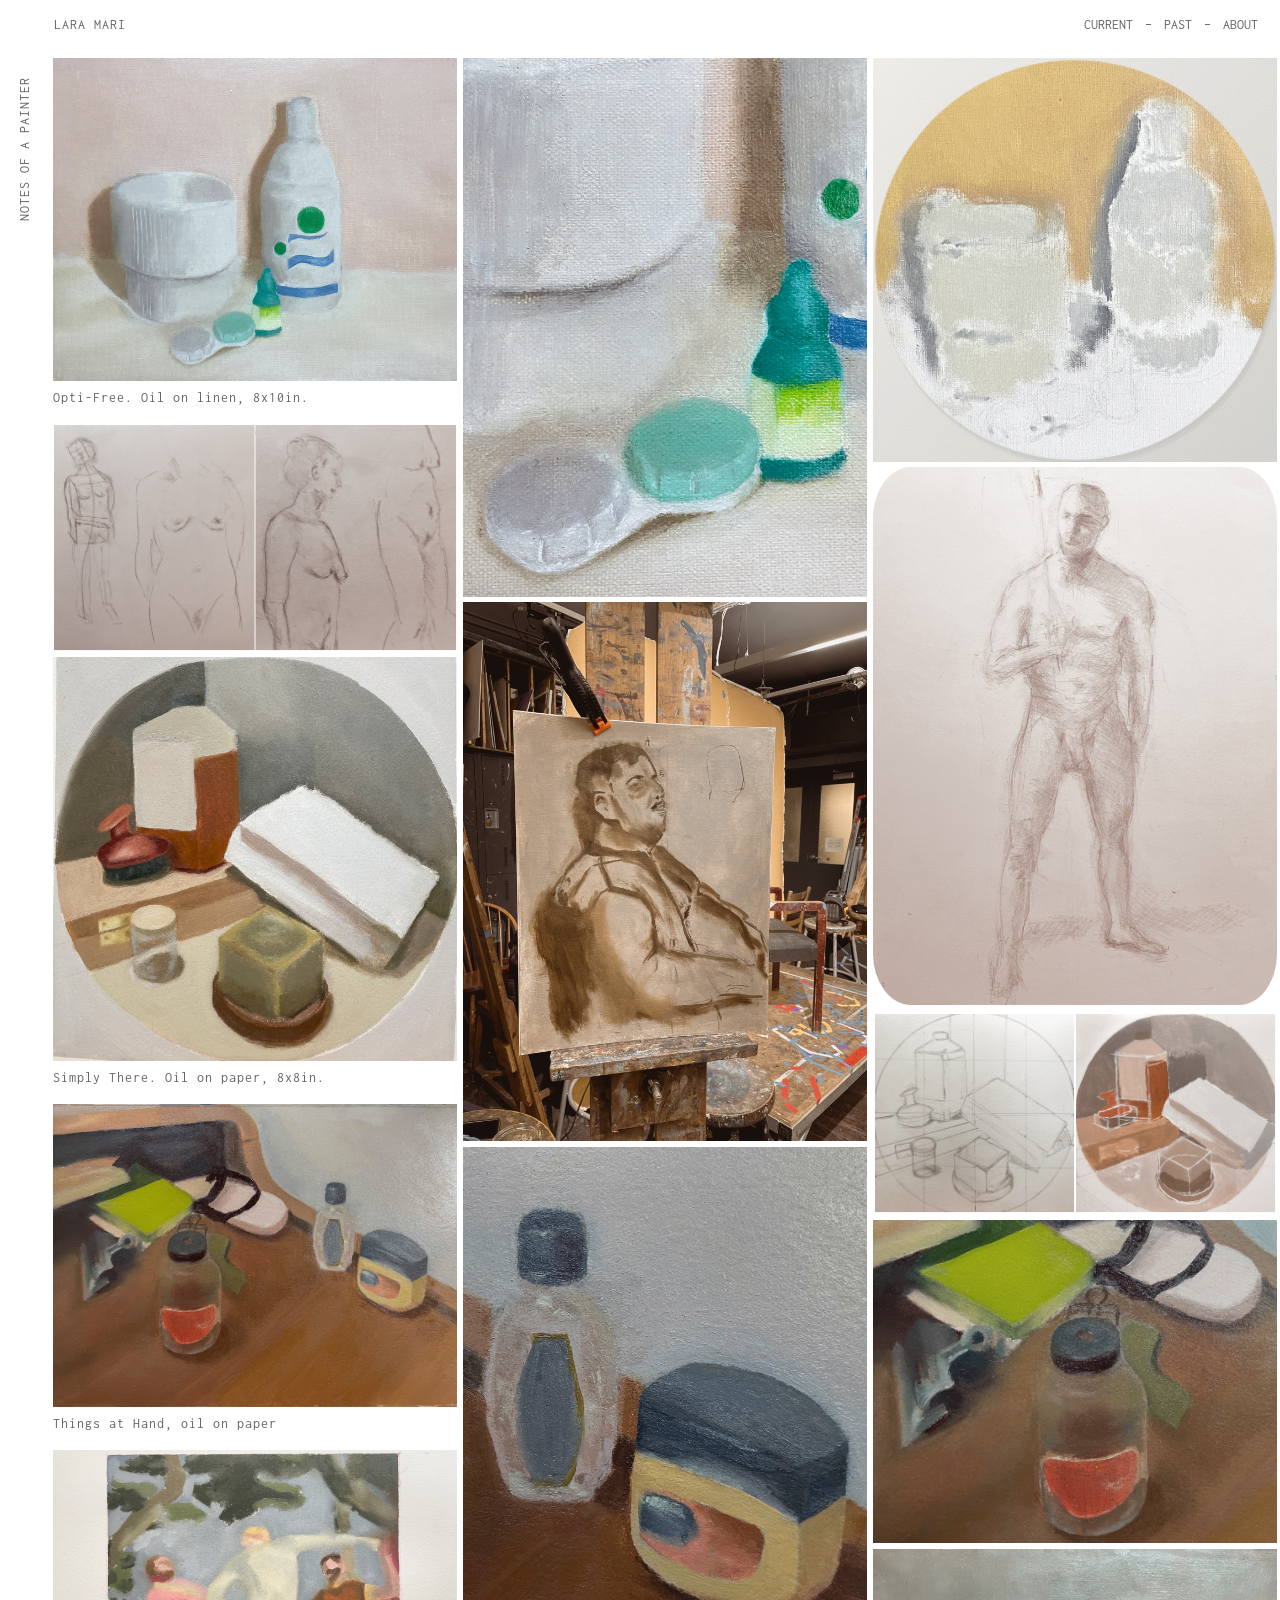
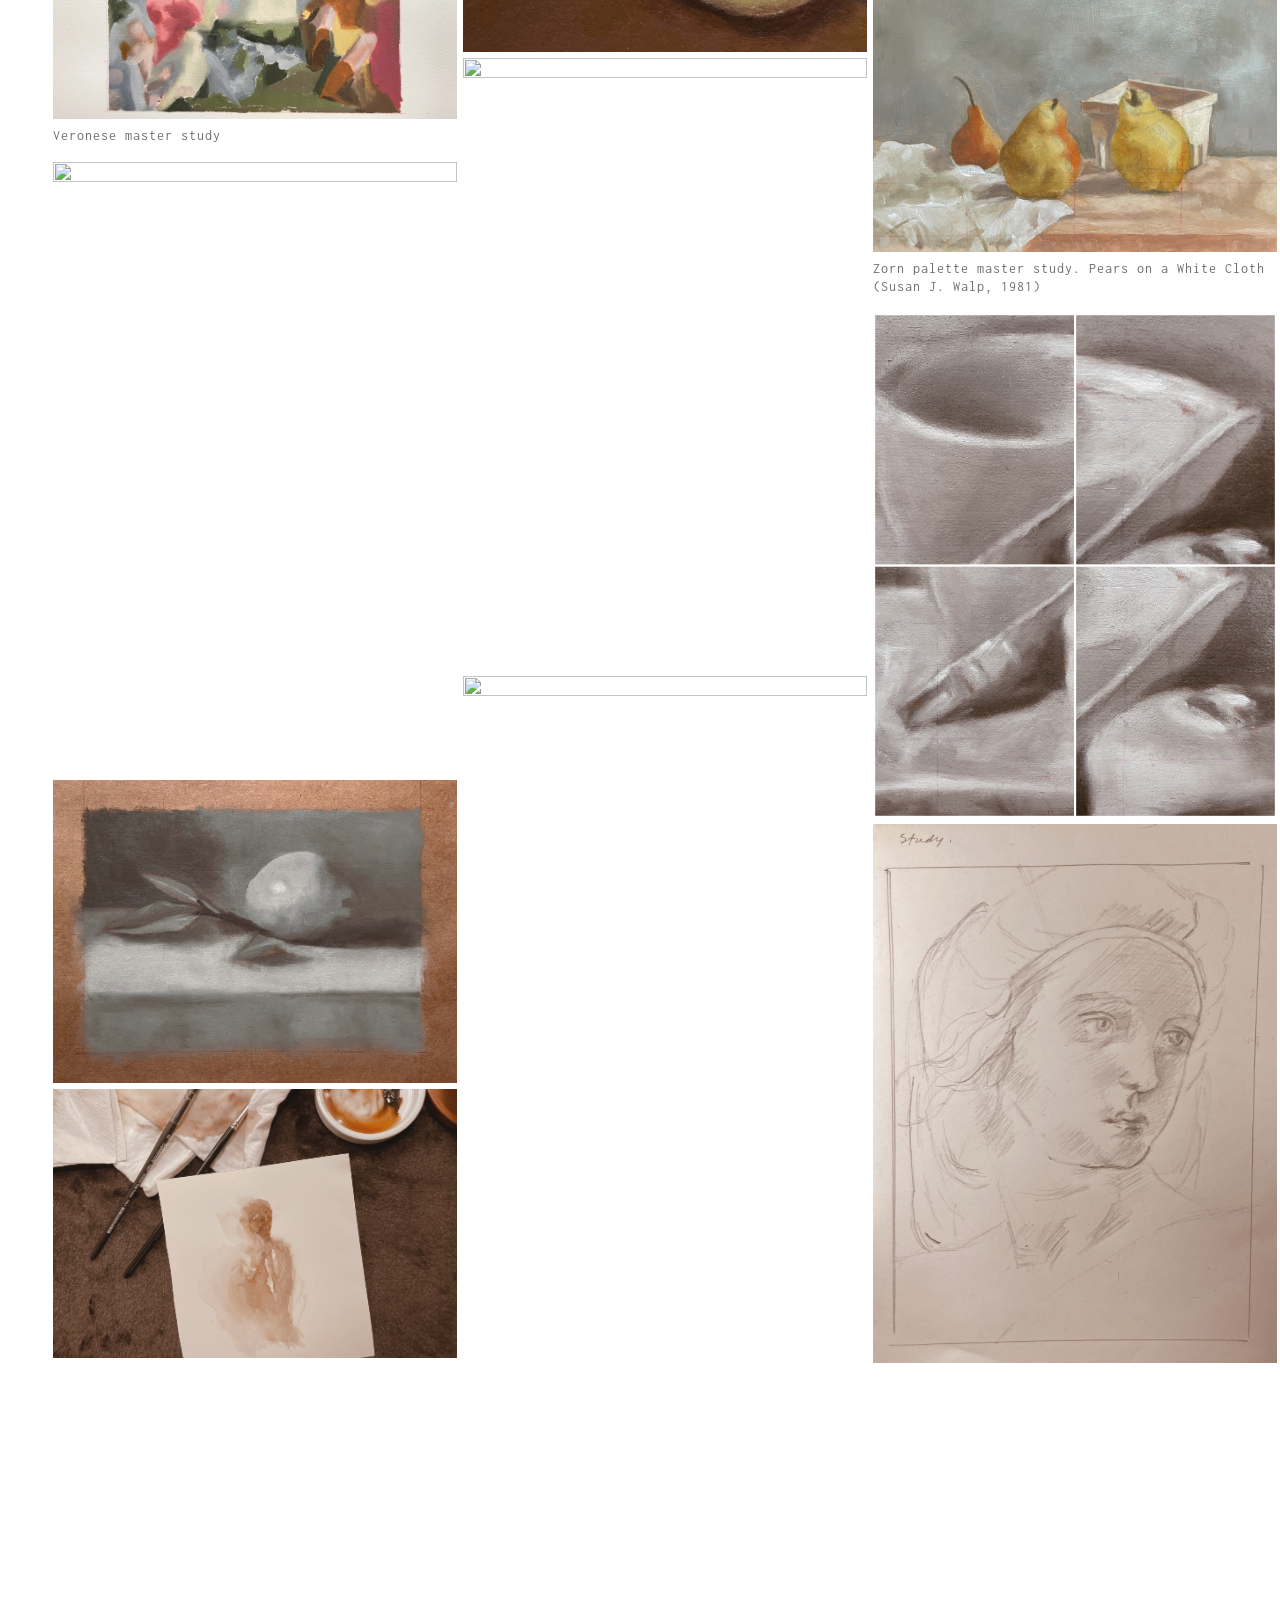
==== commit 83608eeb: "111926" ====
--- a/index.html
+++ b/index.html
@@ -96,20 +96,37 @@
 
 
 <!--START OF POSTS -->
-<!-- post 2026 Nov 15 gif--> 
-<article class="status-publish has-post-thumbnail hentry">
-        <a href="#" onClick="return false;">
-            <div class="load image">
-            <img width="600" height="909" src="img/20261115.GIF" class="attachment-hue-portfolio-overview size-hue-portfolio-overview wp-post-image"  sizes="(max-width: 600px) 100vw, 600px"/>
-                    </div> 
-                       </a>	    
-</article>
 <!-- post 2026 Nov 15--> 
 <article class="status-publish has-post-thumbnail hentry">
         <a href="#" onClick="return false;">
             <div class="load image">
             <img width="600" height="909" src="img/20261115.jpg" class="attachment-hue-portfolio-overview size-hue-portfolio-overview wp-post-image"  sizes="(max-width: 600px) 100vw, 600px"/>
                 <p>Opti-Free. Oil on linen, 8x10in. </p>
+                    </div> 
+                       </a>	    
+</article>
+<!-- post 2026 Nov 15b--> 
+<article class="status-publish has-post-thumbnail hentry">
+        <a href="#" onClick="return false;">
+            <div class="load image">
+            <img width="600" height="909" src="img/20261115b.jpg"s class="attachment-hue-portfolio-overview size-hue-portfolio-overview wp-post-image"  sizes="(max-width: 600px) 100vw, 600px"/>
+               
+                    </div> 
+                       </a>	    
+</article>
+<!-- post 2026 Nov 15 gif--> 
+<article class="status-publish has-post-thumbnail hentry">
+        <a href="#" onClick="return false;">
+            <div class="load image">
+            <img width="600" height="909" src="img/20261115.GIF" class="attachment-hue-portfolio-overview size-hue-portfolio-overview wp-post-image"  sizes="(max-width: 600px) 100vw, 600px"/>
+                    </div> 
+                       </a>	    
+</article>
+<!-- post 2026 Nov 19--> 
+<article class="status-publish has-post-thumbnail hentry">
+        <a href="#" onClick="return false;">
+            <div class="load image">
+            <img width="600" height="909" src="img/20261119.jpeg" class="attachment-hue-portfolio-overview size-hue-portfolio-overview wp-post-image"  sizes="(max-width: 600px) 100vw, 600px"/>
                     </div> 
                        </a>	    
 </article>
